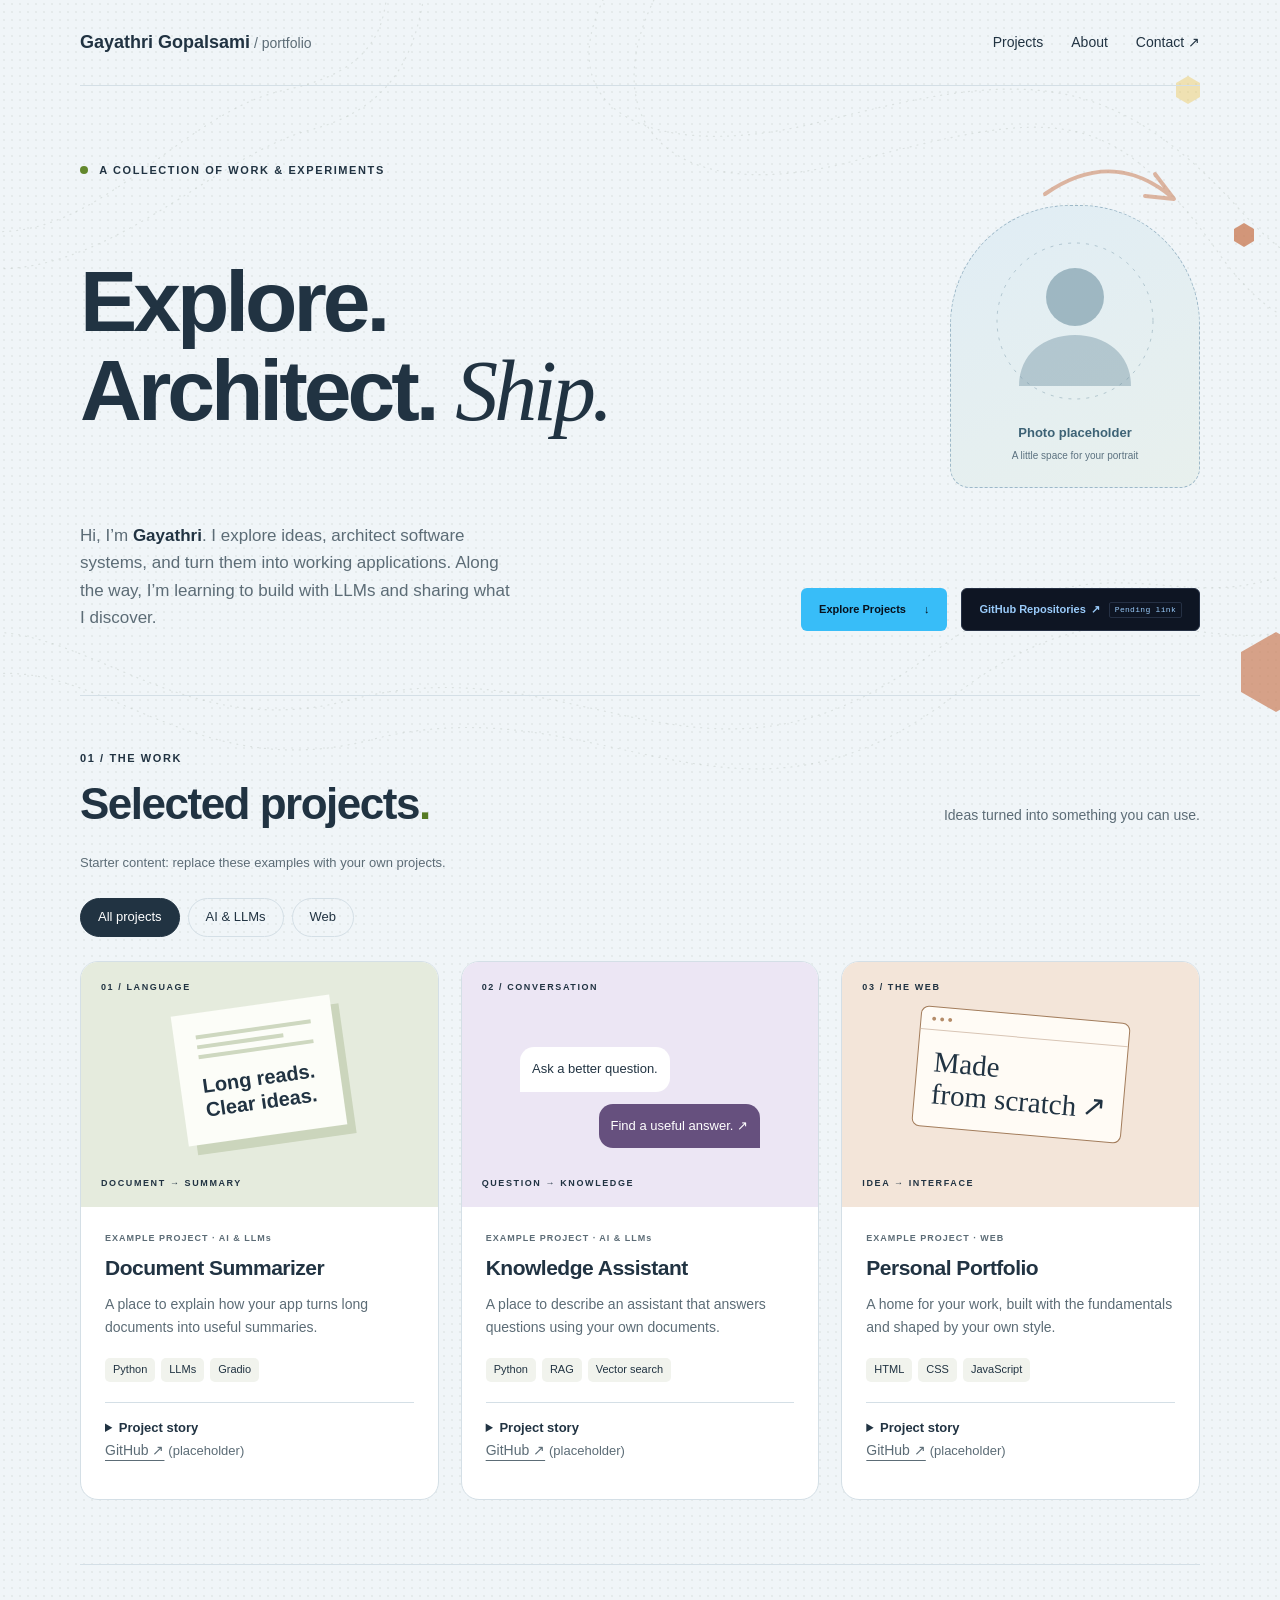
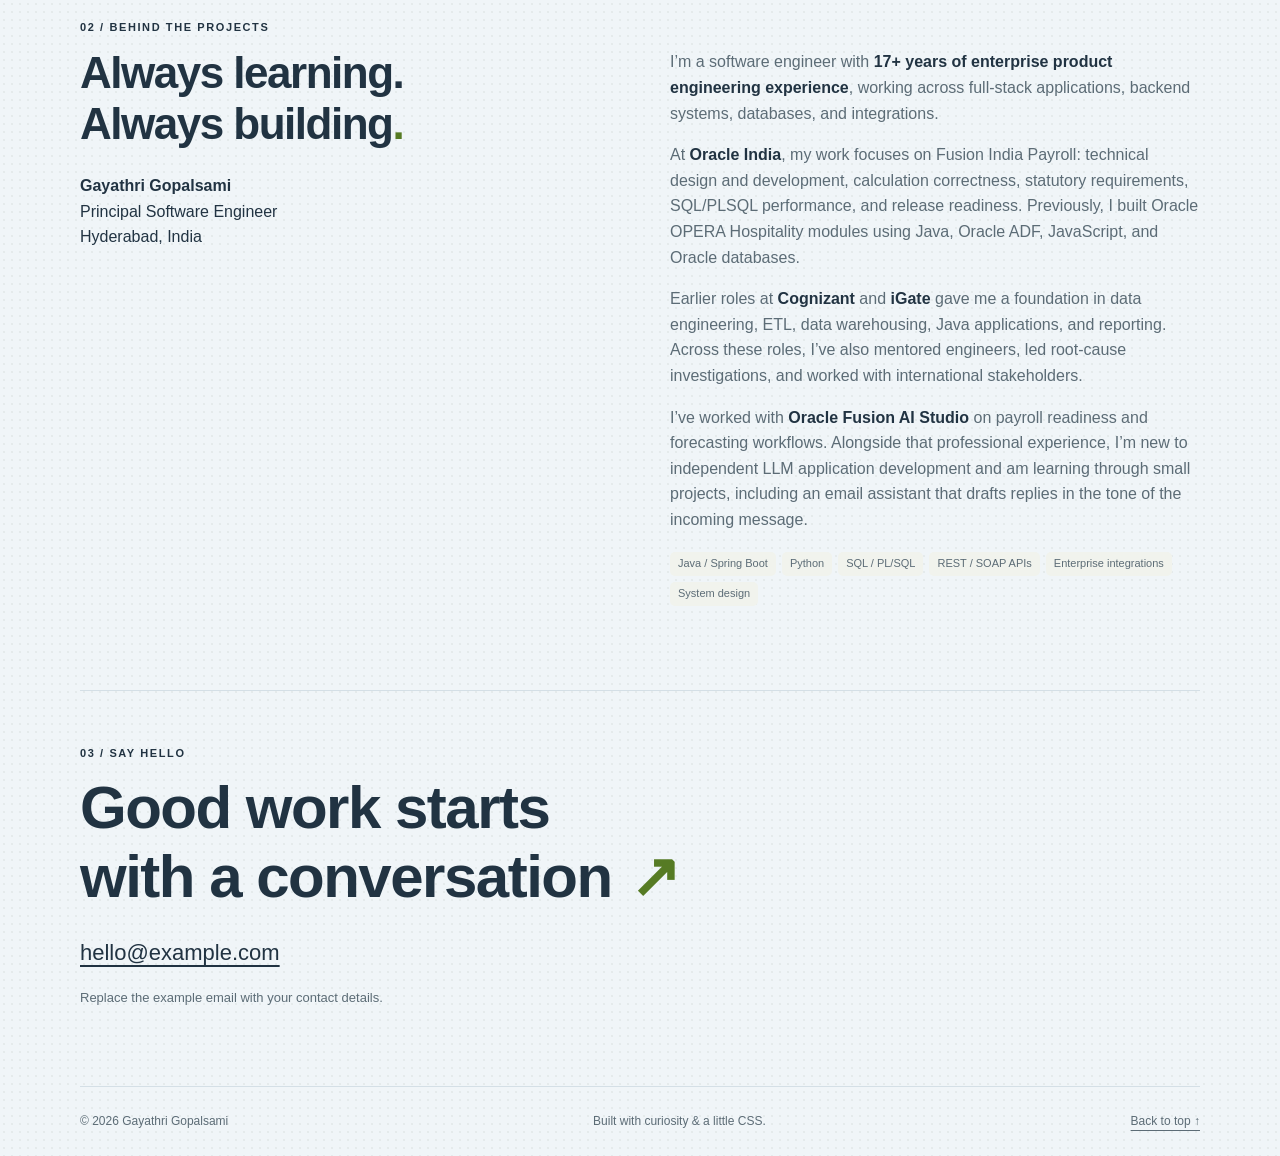
==== index.html @ a04ceefc "Add personal portfolio" ====
<!doctype html>
<html lang="en">
  <head>
    <meta charset="UTF-8">
    <meta name="viewport" content="width=device-width, initial-scale=1">
    <meta name="description" content="A personal portfolio of projects, experiments, and things I am learning.">
    <title>Gayathri Gopalsami — Project Portfolio</title>
    <link rel="stylesheet" href="styles.css">
    <script src="script.js" defer></script>
  </head>
  <body>
    <a class="skip-link" href="#main">Skip to content</a>
    <header class="site-header wrap">
      <a class="wordmark" href="#home" aria-label="Portfolio home">Gayathri Gopalsami<span> / portfolio</span></a>
      <nav aria-label="Main navigation">
        <a href="#projects">Projects</a>
        <a href="#about">About</a>
        <a href="#contact">Contact ↗</a>
      </nav>
    </header>

    <main id="main" class="wrap">
      <!-- Start here: replace this introduction with your own. -->
      <section id="home" class="hero" aria-labelledby="intro-title">
        <p class="eyebrow"><span class="dot" aria-hidden="true"></span> A collection of work & experiments</p>
        <div class="hero-heading">
          <h1 id="intro-title">Explore.<br>Architect. <em>Ship.</em></h1>
          <!-- Replace this figure with your portrait when you are ready. -->
          <figure class="profile-placeholder">
            <svg viewBox="0 0 180 180" fill="none" aria-hidden="true" focusable="false">
              <circle cx="90" cy="66" r="29" fill="currentColor" opacity=".55"/>
              <path d="M34 155c0-32 25-51 56-51s56 19 56 51" fill="currentColor" opacity=".4"/>
              <circle cx="90" cy="90" r="78" stroke="currentColor" stroke-dasharray="3 6" opacity=".4"/>
            </svg>
            <figcaption>Photo placeholder<span>A little space for your portrait</span></figcaption>
          </figure>
        </div>
        <div class="hero-bottom">
          <p>Hi, I’m <strong>Gayathri</strong>. I explore ideas, architect software systems, and turn them into working applications. Along the way, I’m learning to build with LLMs and sharing what I discover.</p>
          <div class="hero-actions" role="group" aria-label="Explore my work">
            <a class="hero-action hero-action-primary" href="#projects">Explore Projects <span aria-hidden="true">↓</span></a>
            <span class="hero-action hero-action-github" aria-disabled="true" title="GitHub URL not supplied yet">GitHub Repositories <span aria-hidden="true">↗</span><span class="pending-badge">Pending link</span></span>
          </div>
        </div>
      </section>

      <section id="projects" class="section" aria-labelledby="projects-title">
        <div class="section-heading">
          <div><p class="eyebrow">01 / The work</p><h2 id="projects-title">Selected projects<span>.</span></h2></div>
          <p>Ideas turned into something you can use.</p>
        </div>
        <!-- These are sample ideas, not claims of completed work. -->
        <p class="sample-note">Starter content: replace these examples with your own projects.</p>
        <div class="filters" role="group" aria-label="Filter projects" hidden>
          <button type="button" class="filter active" data-filter="all" aria-pressed="true">All projects</button>
          <button type="button" class="filter" data-filter="ai" aria-pressed="false">AI & LLMs</button>
          <button type="button" class="filter" data-filter="web" aria-pressed="false">Web</button>
        </div>
        <p id="filter-status" class="sr-only" role="status" aria-live="polite"></p>
        <div class="project-grid">
          <article class="project-card" data-category="ai">
            <div class="project-art art-document" aria-hidden="true"><span class="art-label">01 / LANGUAGE</span><div class="paper"><i></i><i></i><i></i><b>Long reads.<br>Clear ideas.</b></div><span class="art-footer">DOCUMENT → SUMMARY</span></div>
            <div class="card-body"><p class="project-type">EXAMPLE PROJECT · AI & LLMs</p><h3>Document Summarizer</h3><p>A place to explain how your app turns long documents into useful summaries.</p><ul class="tags" aria-label="Example technologies"><li>Python</li><li>LLMs</li><li>Gradio</li></ul><details><summary>Project story</summary><p>Replace this with the problem you solved, your approach, results, and what you learned. Add links to your repository and demo here when they are ready.</p></details><p class="project-links"><a href="https://github.com/" target="_blank" rel="noopener noreferrer" aria-label="GitHub placeholder for Document Summarizer (opens in a new tab)">GitHub ↗</a> <span class="sample-note">(placeholder)</span></p></div>
          </article>
          <article class="project-card" data-category="ai">
            <div class="project-art art-chat" aria-hidden="true"><span class="art-label">02 / CONVERSATION</span><div class="bubbles"><span>Ask a better question.</span><span>Find a useful answer. ↗</span></div><span class="art-footer">QUESTION → KNOWLEDGE</span></div>
            <div class="card-body"><p class="project-type">EXAMPLE PROJECT · AI & LLMs</p><h3>Knowledge Assistant</h3><p>A place to describe an assistant that answers questions using your own documents.</p><ul class="tags" aria-label="Example technologies"><li>Python</li><li>RAG</li><li>Vector search</li></ul><details><summary>Project story</summary><p>Explain your data sources, retrieval approach, and how you checked answer quality. Include a real example and any limitations you discovered.</p></details><p class="project-links"><a href="https://github.com/" target="_blank" rel="noopener noreferrer" aria-label="GitHub placeholder for Knowledge Assistant (opens in a new tab)">GitHub ↗</a> <span class="sample-note">(placeholder)</span></p></div>
          </article>
          <article class="project-card" data-category="web">
            <div class="project-art art-web" aria-hidden="true"><span class="art-label">03 / THE WEB</span><div class="mini-browser"><div>● ● ●</div><b>Made<br>from scratch<span>↗</span></b></div><span class="art-footer">IDEA → INTERFACE</span></div>
            <div class="card-body"><p class="project-type">EXAMPLE PROJECT · WEB</p><h3>Personal Portfolio</h3><p>A home for your work, built with the fundamentals and shaped by your own style.</p><ul class="tags" aria-label="Example technologies"><li>HTML</li><li>CSS</li><li>JavaScript</li></ul><details><summary>Project story</summary><p>Describe the design choices you made, how the layout adapts to smaller screens, and what you learned while building this website.</p></details><p class="project-links"><a href="https://github.com/" target="_blank" rel="noopener noreferrer" aria-label="GitHub placeholder for Personal Portfolio (opens in a new tab)">GitHub ↗</a> <span class="sample-note">(placeholder)</span></p></div>
          </article>
        </div>
      </section>

      <section id="about" class="section about" aria-labelledby="about-title">
        <div>
          <p class="eyebrow">02 / Behind the projects</p>
          <h2 id="about-title">Always learning.<br>Always building<span>.</span></h2>
          <p><strong>Gayathri Gopalsami</strong><br>Principal Software Engineer<br>Hyderabad, India</p>
        </div>
        <div>
          <p>I’m a software engineer with <strong>17+ years of enterprise product engineering experience</strong>, working across full-stack applications, backend systems, databases, and integrations.</p>
          <p>At <strong>Oracle India</strong>, my work focuses on Fusion India Payroll: technical design and development, calculation correctness, statutory requirements, SQL/PLSQL performance, and release readiness. Previously, I built Oracle OPERA Hospitality modules using Java, Oracle ADF, JavaScript, and Oracle databases.</p>
          <p>Earlier roles at <strong>Cognizant</strong> and <strong>iGate</strong> gave me a foundation in data engineering, ETL, data warehousing, Java applications, and reporting. Across these roles, I’ve also mentored engineers, led root-cause investigations, and worked with international stakeholders.</p>
          <p>I’ve worked with <strong>Oracle Fusion AI Studio</strong> on payroll readiness and forecasting workflows. Alongside that professional experience, I’m new to independent LLM application development and am learning through small projects, including an email assistant that drafts replies in the tone of the incoming message.</p>
          <ul class="tags" aria-label="Key skills">
            <li>Java / Spring Boot</li><li>Python</li><li>SQL / PL/SQL</li><li>REST / SOAP APIs</li><li>Enterprise integrations</li><li>System design</li>
          </ul>
        </div>
      </section>

      <section id="contact" class="section contact" aria-labelledby="contact-title">
        <p class="eyebrow">03 / Say hello</p>
        <h2 id="contact-title">Good work starts<br>with a conversation<span>↗</span></h2>
        <!-- Replace this example address with your own before publishing. -->
        <a class="contact-link" href="mailto:hello@example.com">hello@example.com</a>
        <p class="sample-note">Replace the example email with your contact details.</p>
      </section>
    </main>
    <footer class="wrap site-footer"><span>© <span id="year">2026</span> Gayathri Gopalsami</span><span>Built with curiosity & a little CSS.</span><a href="#home">Back to top ↑</a></footer>
  </body>
</html>
---- styles.css ----
/* 1. Design tokens: change these values to make the site your own. */
:root { --bg: #f0f5f8; --ink: #213342; --muted: #5c6c76; --line: #d4dfe6; --accent: #c7f36b; --radius: 18px; }
* { box-sizing: border-box; }
html { scroll-behavior: smooth; scroll-padding-top: 24px; }
body { margin: 0; background: var(--bg); color: var(--ink); font-family: "Segoe UI", Arial, sans-serif; line-height: 1.6; }
a { color: inherit; text-underline-offset: 5px; }
button { font: inherit; }
a:focus-visible, button:focus-visible, summary:focus-visible { outline: 3px solid #446d17; outline-offset: 5px; }
.wrap { width: min(1120px, calc(100% - 64px)); margin-inline: auto; }
.site-header { display: flex; justify-content: space-between; align-items: center; padding-block: 28px; border-bottom: 1px solid var(--line); gap: 20px; }
.wordmark { font-size: 18px; font-weight: 750; text-decoration: none; }
.wordmark span { color: var(--muted); font-weight: 400; font-size: 14px; }
nav { display: flex; gap: 28px; font-size: 14px; }
nav a { text-decoration: none; }
nav a:hover { text-decoration: underline; }
.hero { padding-block: 76px 64px; }
.eyebrow { font-size: 11px; font-weight: 700; letter-spacing: 1.6px; text-transform: uppercase; }
.dot { display: inline-block; width: 8px; height: 8px; margin-right: 7px; border-radius: 50%; background: #63882d; }
h1, h2, h3, p { margin-top: 0; }
h1 { margin-block: 26px 34px; font-size: clamp(56px, 8.6vw, 110px); line-height: 1.04; font-weight: 650; letter-spacing: -6px; }
h1 em { font-family: Georgia, serif; font-weight: 400; }
.hero-bottom { display: flex; justify-content: space-between; align-items: end; gap: 32px; }
.hero-bottom p { max-width: 435px; margin-bottom: 0; font-size: 17px; color: var(--muted); }
strong { color: var(--ink); }
.button { display: inline-flex; justify-content: space-between; gap: 36px; align-items: center; padding: 16px 23px; background: var(--accent); border-radius: 999px; text-decoration: none; font-size: 14px; font-weight: 650; white-space: nowrap; }
.button:hover { background: #b8e95a; }
.section { border-top: 1px solid var(--line); padding-block: 54px 64px; }
.section-heading { display: flex; justify-content: space-between; align-items: end; gap: 28px; }
h2 { font-size: clamp(30px, 3.5vw, 44px); line-height: 1.15; font-weight: 600; letter-spacing: -1.5px; margin-bottom: 24px; }
h2 span { color: #567b24; }
.section-heading > p { color: var(--muted); font-size: 14px; margin-bottom: 27px; }
.sample-note { color: var(--muted); font-size: 13px; }
.filters { display: flex; flex-wrap: wrap; gap: 8px; margin-block: 24px; }
.filter { background: transparent; color: var(--ink); border: 1px solid var(--line); border-radius: 999px; padding: 8px 17px; cursor: pointer; font-size: 13px; }
.filter.active { background: var(--ink); color: white; border-color: var(--ink); }
/* 2. Grid and cards: CSS Grid automatically changes at the breakpoints below. */
.project-grid { display: grid; grid-template-columns: repeat(3, minmax(0, 1fr)); gap: 22px; }
.project-card { background: #fff; border: 1px solid var(--line); border-radius: var(--radius); overflow: hidden; }
.project-art { position: relative; height: 245px; padding: 20px; overflow: hidden; }
.art-label, .art-footer { position: absolute; font-size: 9px; font-weight: 700; letter-spacing: 1.6px; }
.art-label { top: 18px; left: 20px; }
.art-footer { bottom: 16px; left: 20px; }
.art-document { background: #e5ebdd; }
.paper { width: 160px; background: #fcfdf8; padding: 22px; margin: 23px auto; transform: rotate(-8deg); box-shadow: 8px 10px 0 #cbd5bc; }
.paper i { display: block; height: 4px; background: #ced8c0; margin-bottom: 6px; }
.paper i:nth-child(2) { width: 75%; }
.paper b { display: block; margin-top: 15px; font-size: 20px; line-height: 1.2; }
.art-chat { background: #ece6f4; }
.bubbles { margin: 65px auto 0; max-width: 240px; }
.bubbles span { display: block; background: #fff; border-radius: 14px 14px 14px 0; padding: 12px; margin-bottom: 12px; font-size: 13px; width: fit-content; }
.bubbles span + span { margin-left: auto; color: #fff; background: #66507e; border-radius: 14px 14px 0 14px; }
.art-web { background: #f3e5d9; }
.mini-browser { width: 210px; margin: 32px auto; border: 1px solid #a37d5c; border-radius: 8px; background: #fffbf5; overflow: hidden; transform: rotate(5deg); }
.mini-browser > div { border-bottom: 1px solid #d8c5b5; color: #b48c69; padding: 4px 10px; font-size: 9px; }
.mini-browser b { display: block; position: relative; font-family: Georgia, serif; font-size: 29px; line-height: 1.1; padding: 16px; font-weight: 400; }
.mini-browser b span { position: absolute; right: 17px; bottom: 17px; }
.card-body { padding: 24px; }
.project-type { color: var(--muted); font-size: 9px; font-weight: 700; letter-spacing: 1px; }
h3 { font-size: 21px; line-height: 1.3; margin-bottom: 12px; letter-spacing: -.5px; }
.card-body p:not(.project-type) { color: var(--muted); font-size: 14px; }
.tags { list-style: none; padding: 0; display: flex; flex-wrap: wrap; gap: 6px; margin-block: 20px; }
.tags li { background: #f1f3ed; border-radius: 5px; padding: 3px 8px; font-size: 11px; }
details { border-top: 1px solid var(--line); padding-top: 15px; font-size: 13px; }
summary { cursor: pointer; font-weight: 600; }
details p { margin-block: 14px 0; }
.about { display: grid; grid-template-columns: 1fr 1fr; gap: 60px; }
.about > div + div { padding-top: 30px; color: var(--muted); }
.contact h2 { font-size: clamp(34px, 5vw, 60px); max-width: 700px; }
.contact h2 span { margin-left: 18px; }
.contact-link { display: inline-block; font-size: 22px; margin-bottom: 18px; overflow-wrap: anywhere; }
.site-footer { display: flex; flex-wrap: wrap; justify-content: space-between; gap: 12px; padding-block: 25px; border-top: 1px solid var(--line); color: var(--muted); font-size: 12px; }
.skip-link { position: absolute; left: 16px; top: -100px; background: var(--ink); color: white; padding: 10px; z-index: 1; }
.skip-link:focus { top: 8px; }
.sr-only { position: absolute; width: 1px; height: 1px; padding: 0; overflow: hidden; clip-path: inset(50%); white-space: nowrap; }
[hidden] { display: none !important; }
/* 3. Responsive rules: the same HTML works on tablets and phones. */
@media (max-width: 900px) {
  .project-grid { grid-template-columns: repeat(2, minmax(0, 1fr)); }
  .section-heading { display: block; }
  .about { gap: 30px; }
}
@media (max-width: 600px) {
  .wrap { width: calc(100% - 36px); }
  .site-header { align-items: start; flex-direction: column; padding-block: 20px; gap: 12px; }
  nav { gap: 24px; }
  .hero { padding-block: 48px; }
  h1 { letter-spacing: -3px; }
  .hero-bottom { align-items: start; flex-direction: column; }
  .project-grid, .about { grid-template-columns: 1fr; }
  .about { gap: 0; }
  .about > div + div { padding-top: 0; }
  .section { padding-block: 38px; }
}
@media (prefers-reduced-motion: reduce) { html { scroll-behavior: auto; } }

/* Hero actions: blue project link and a pending GitHub destination. */
.hero-actions { display: flex; flex-wrap: wrap; align-items: center; gap: 14px; max-width: 100%; }
.hero-action { display: inline-flex; align-items: center; justify-content: center; gap: 18px; min-height: 42px; padding: 12px 17px; border: 1px solid transparent; border-radius: 6px; text-decoration: none; font-size: 11px; line-height: 1.5; font-weight: 650; white-space: nowrap; }
.hero-action-primary { background: #38bdf8; color: #07111d; }
.hero-action-primary:hover { background: #66cfff; }
.hero-action-primary:focus-visible { outline-color: #036b9b; }
.hero-action-github { gap: 5px; background: #0e1523; border-color: #253044; color: #9acbfa; cursor: default; }
.pending-badge { margin-left: 4px; padding: 1px 5px; border: 1px solid #253044; border-radius: 2px; font: 8px/1.5 Consolas, monospace; letter-spacing: .3px; }
@media (max-width: 900px) { .hero-bottom { flex-wrap: wrap; align-items: flex-start; } }
/* Decorative paper background inspired by the reference. */
body {
  position: relative;
  isolation: isolate;
  background-color: var(--bg);
  background-image: radial-gradient(circle, rgba(70, 83, 69, .095) .65px, transparent .85px);
  background-size: 8px 8px;
}
body::before {
  content: "";
  position: absolute;
  inset: 0 0 auto;
  height: 820px;
  z-index: -1;
  pointer-events: none;
  background: url("background.svg") center top / cover no-repeat;
}
@media (max-width: 600px) {
  body { background-size: 10px 10px; }
  body::before { height: 700px; opacity: .65; }
}
@media print {
  body { background-image: none; }
  body::before { display: none; }
}
/* A portrait space beside the headline, stacked on smaller screens. */
.hero-heading { display: grid; grid-template-columns: minmax(0, 1fr) 250px; gap: 40px; align-items: center; margin-block: 26px 34px; }
.hero-heading h1 { margin: 0; font-size: clamp(50px, 6.7vw, 88px); letter-spacing: -4px; }
.profile-placeholder { margin: 0; padding: 25px 22px 23px; border: 1px dashed #9db8c8; border-radius: 120px 120px 20px 20px; background: linear-gradient(155deg, #e0edf5, #e8f0ed); text-align: center; color: #678a9b; }
.profile-placeholder svg { display: block; width: 100%; max-width: 180px; height: auto; margin-inline: auto; }
.profile-placeholder figcaption { margin-top: 12px; color: #3d6275; font-size: 13px; font-weight: 600; }
.profile-placeholder figcaption span { display: block; margin-top: 4px; color: #5c7280; font-size: 10px; font-weight: 400; }
@media (max-width: 850px) {
  .hero-heading { grid-template-columns: minmax(0, 1fr) 190px; gap: 22px; }
  .hero-heading h1 { font-size: clamp(42px, 6.7vw, 58px); letter-spacing: -2.5px; }
  .profile-placeholder { padding: 18px 15px; }
}
@media (max-width: 600px) {
  .hero-heading { grid-template-columns: 1fr; gap: 30px; }
  .hero-heading h1 { font-size: clamp(42px, 10.5vw, 62px); letter-spacing: -2px; }
  .profile-placeholder { width: 210px; justify-self: center; }
}
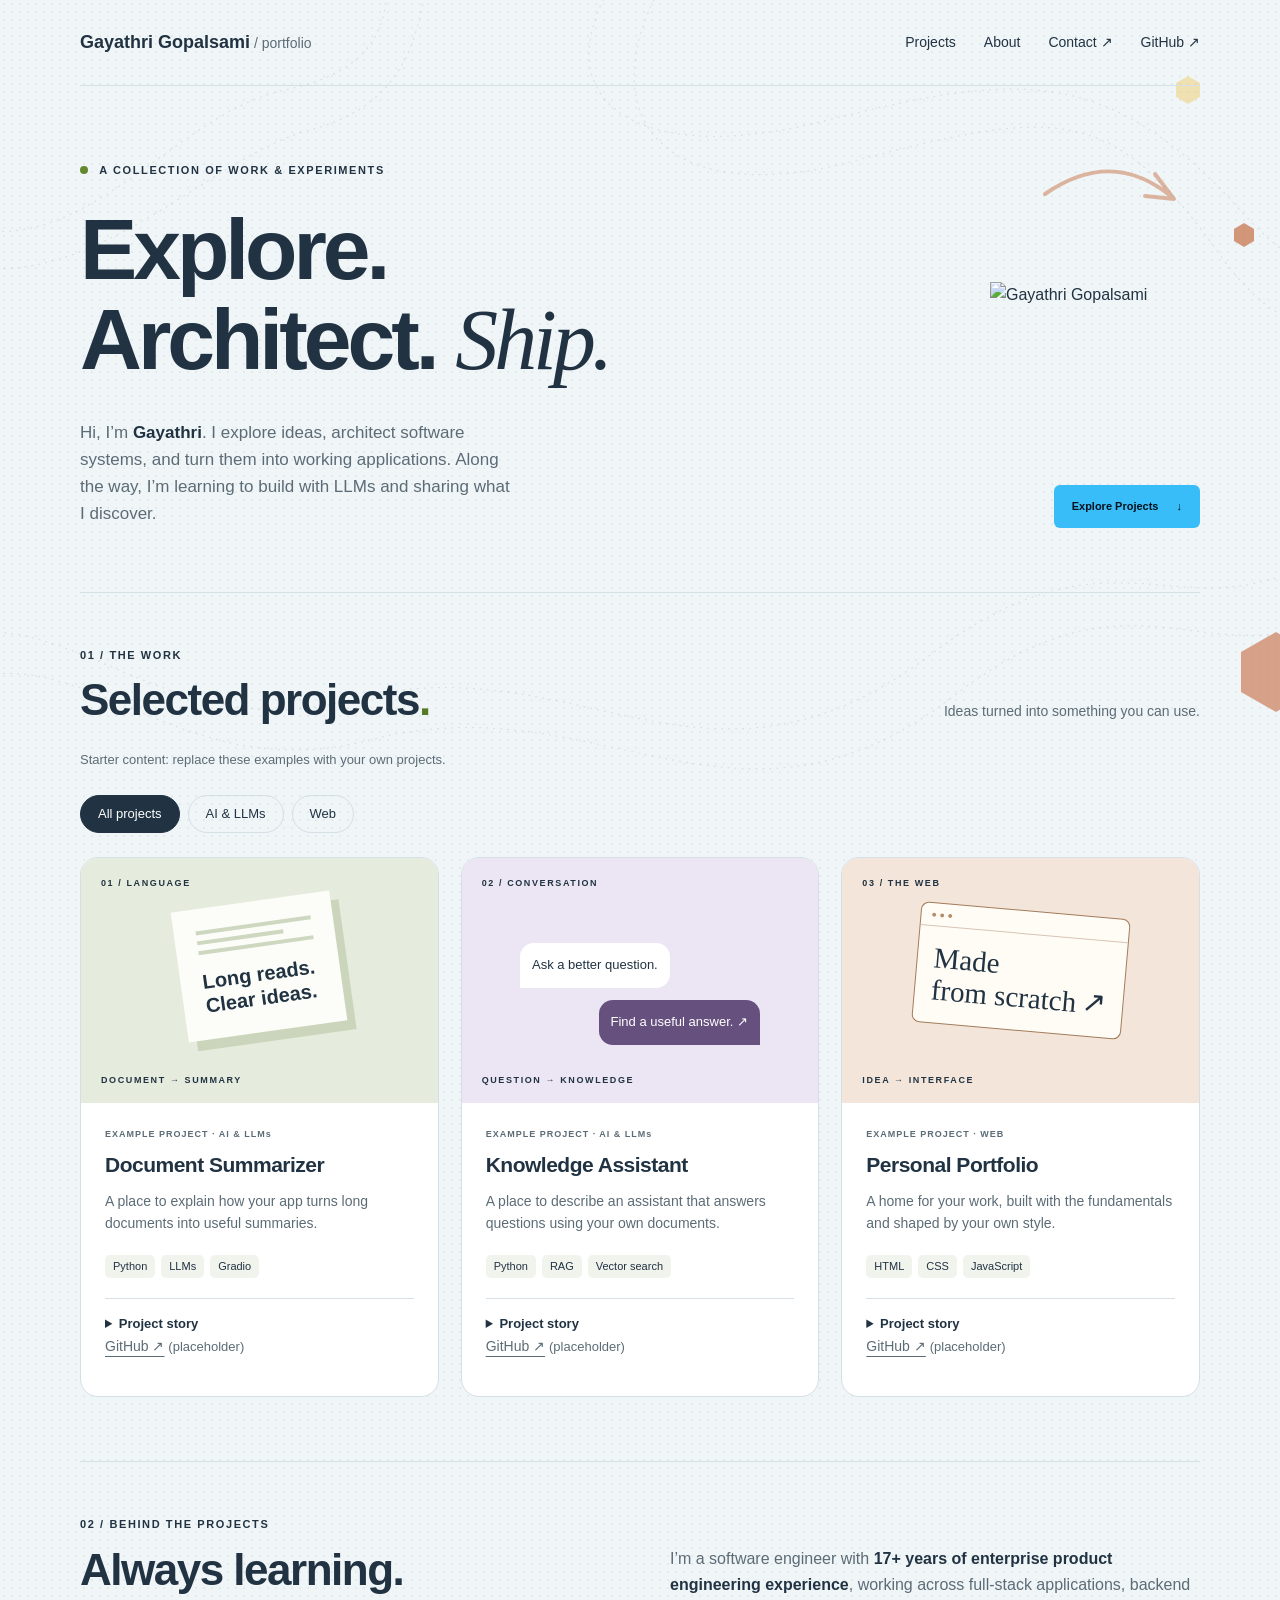
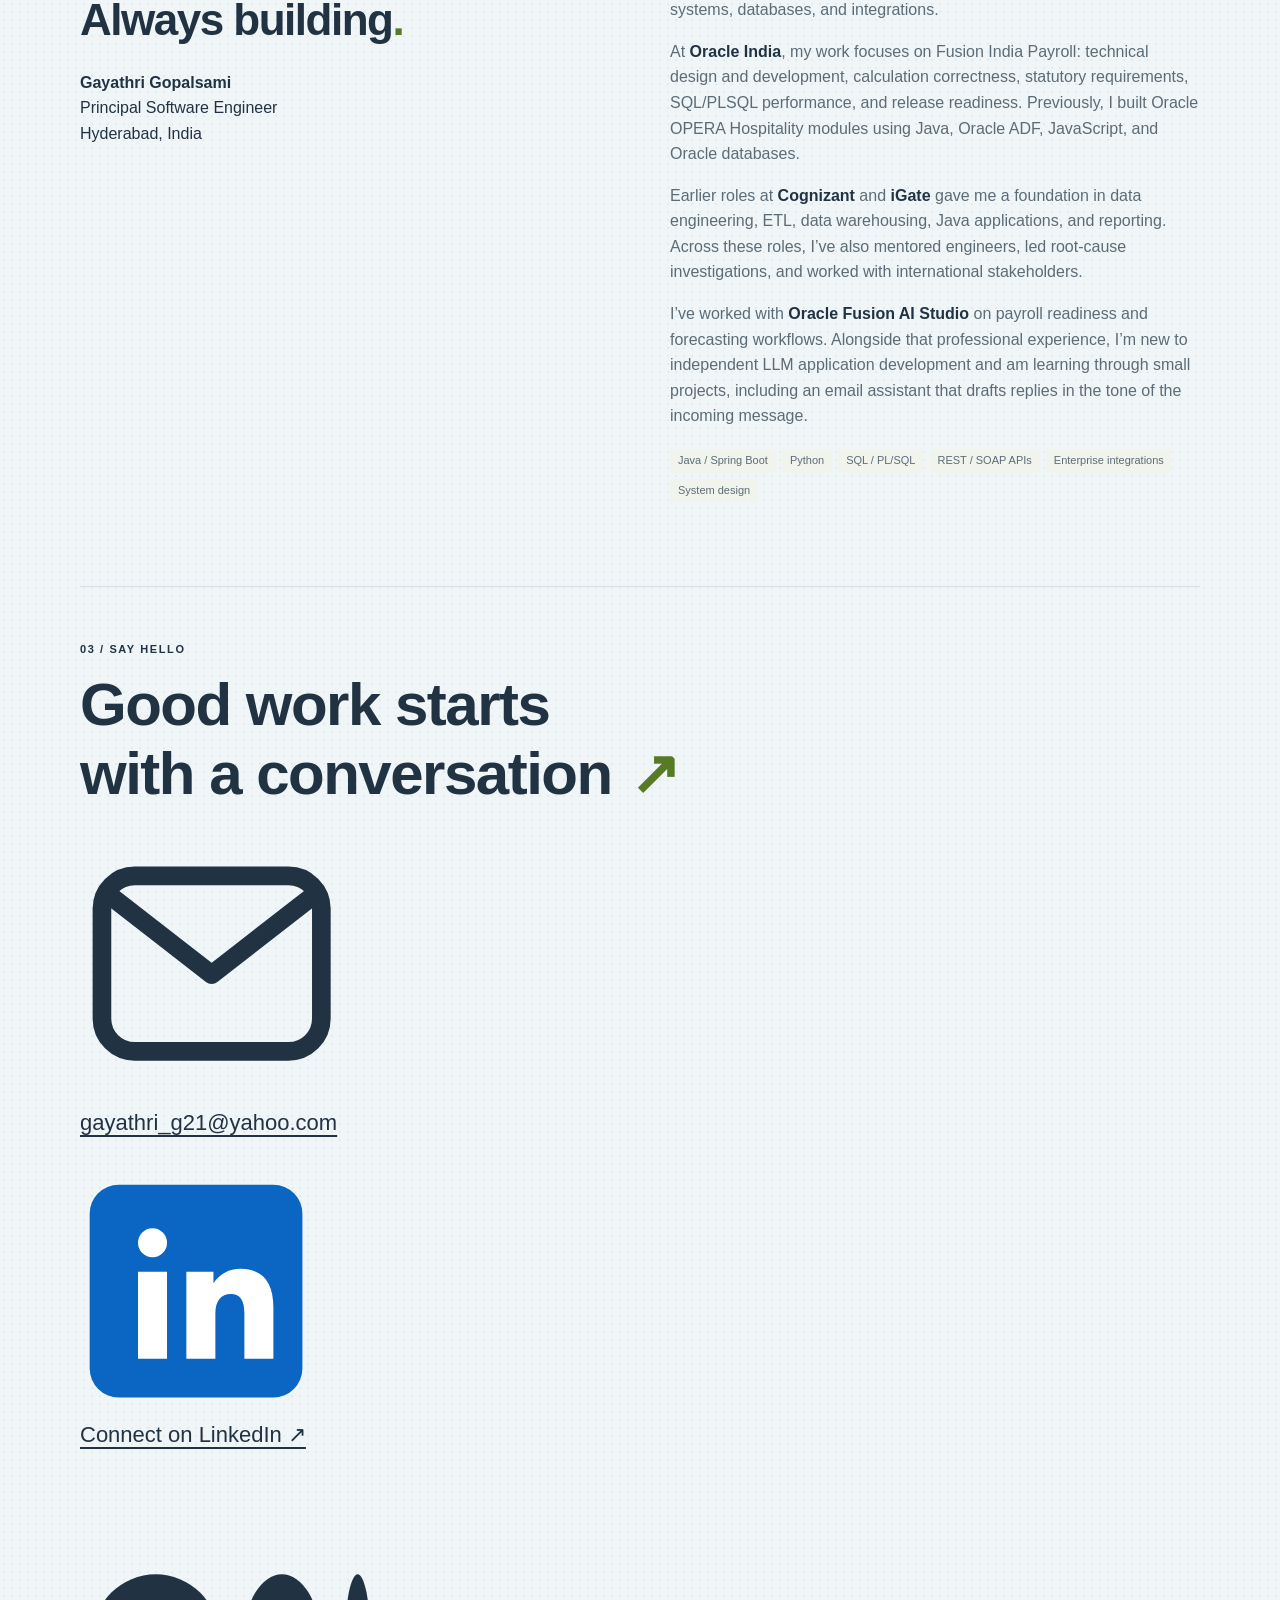
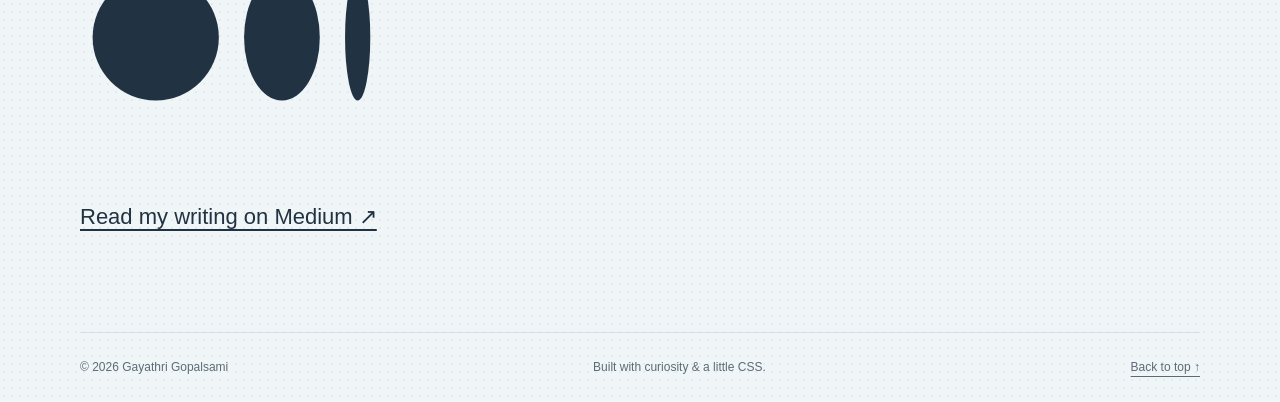
==== commit aace373a: "Move GitHub link to navigation" ====
--- a/index.html
+++ b/index.html
@@ -16,6 +16,7 @@
         <a href="#projects">Projects</a>
         <a href="#about">About</a>
         <a href="#contact">Contact ↗</a>
+        <a href="https://github.com/gayathrig21" target="_blank" rel="noopener noreferrer" aria-label="Gayathri Gopalsami on GitHub (opens in a new tab)">GitHub ↗</a>
       </nav>
     </header>
 
@@ -25,21 +26,15 @@
         <p class="eyebrow"><span class="dot" aria-hidden="true"></span> A collection of work & experiments</p>
         <div class="hero-heading">
           <h1 id="intro-title">Explore.<br>Architect. <em>Ship.</em></h1>
-          <!-- Replace this figure with your portrait when you are ready. -->
-          <figure class="profile-placeholder">
-            <svg viewBox="0 0 180 180" fill="none" aria-hidden="true" focusable="false">
-              <circle cx="90" cy="66" r="29" fill="currentColor" opacity=".55"/>
-              <path d="M34 155c0-32 25-51 56-51s56 19 56 51" fill="currentColor" opacity=".4"/>
-              <circle cx="90" cy="90" r="78" stroke="currentColor" stroke-dasharray="3 6" opacity=".4"/>
-            </svg>
-            <figcaption>Photo placeholder<span>A little space for your portrait</span></figcaption>
+          <!-- Profile portrait. -->
+          <figure class="profile-photo">
+            <img src="gayathri.png" alt="Gayathri Gopalsami" width="514" height="460" decoding="async">
           </figure>
         </div>
         <div class="hero-bottom">
           <p>Hi, I’m <strong>Gayathri</strong>. I explore ideas, architect software systems, and turn them into working applications. Along the way, I’m learning to build with LLMs and sharing what I discover.</p>
           <div class="hero-actions" role="group" aria-label="Explore my work">
             <a class="hero-action hero-action-primary" href="#projects">Explore Projects <span aria-hidden="true">↓</span></a>
-            <span class="hero-action hero-action-github" aria-disabled="true" title="GitHub URL not supplied yet">GitHub Repositories <span aria-hidden="true">↗</span><span class="pending-badge">Pending link</span></span>
           </div>
         </div>
       </section>
@@ -93,9 +88,18 @@
       <section id="contact" class="section contact" aria-labelledby="contact-title">
         <p class="eyebrow">03 / Say hello</p>
         <h2 id="contact-title">Good work starts<br>with a conversation<span>↗</span></h2>
-        <!-- Replace this example address with your own before publishing. -->
-        <a class="contact-link" href="mailto:hello@example.com">hello@example.com</a>
-        <p class="sample-note">Replace the example email with your contact details.</p>
+        <p><a class="contact-link" href="mailto:gayathri_g21@yahoo.com">
+          <svg class="contact-icon email-icon" viewBox="0 0 24 24" fill="none" stroke="currentColor" stroke-width="1.7" stroke-linecap="round" stroke-linejoin="round" aria-hidden="true" focusable="false"><rect x="2" y="4" width="20" height="16" rx="3"/><path d="m3 6 9 7 9-7"/></svg>
+          <span>gayathri_g21@yahoo.com</span>
+        </a></p>
+        <p><a class="contact-link" href="https://www.linkedin.com/in/gayathri-g-40054964/" target="_blank" rel="noopener noreferrer" aria-label="Gayathri Gopalsami on LinkedIn (opens in a new tab)">
+          <svg class="contact-icon" viewBox="0 0 24 24" fill="none" aria-hidden="true" focusable="false"><rect x="1" y="1" width="22" height="22" rx="3" fill="#0a66c2"/><circle cx="7.5" cy="7" r="1.5" fill="white"/><path d="M6 10h3v9H6zM11 10h2.8v1.2c.7-1 1.6-1.5 2.8-1.5 2.4 0 3.4 1.5 3.4 4V19h-3v-4.7c0-1.3-.4-2-1.4-2s-1.6.7-1.6 2V19h-3z" fill="white"/></svg>
+          <span>Connect on LinkedIn ↗</span>
+        </a></p>
+      <p><a class="contact-link" href="https://medium.com/@gayathri_g21" target="_blank" rel="noopener noreferrer" aria-label="Read Gayathri Gopalsami on Medium (opens in a new tab)">
+          <svg class="contact-icon" viewBox="0 0 24 24" fill="currentColor" aria-hidden="true" focusable="false"><circle cx="6" cy="12" r="5"/><ellipse cx="16" cy="12" rx="3" ry="5"/><ellipse cx="22" cy="12" rx="1" ry="5"/></svg>
+          <span>Read my writing on Medium ↗</span>
+        </a></p>
       </section>
     </main>
     <footer class="wrap site-footer"><span>© <span id="year">2026</span> Gayathri Gopalsami</span><span>Built with curiosity & a little CSS.</span><a href="#home">Back to top ↑</a></footer>
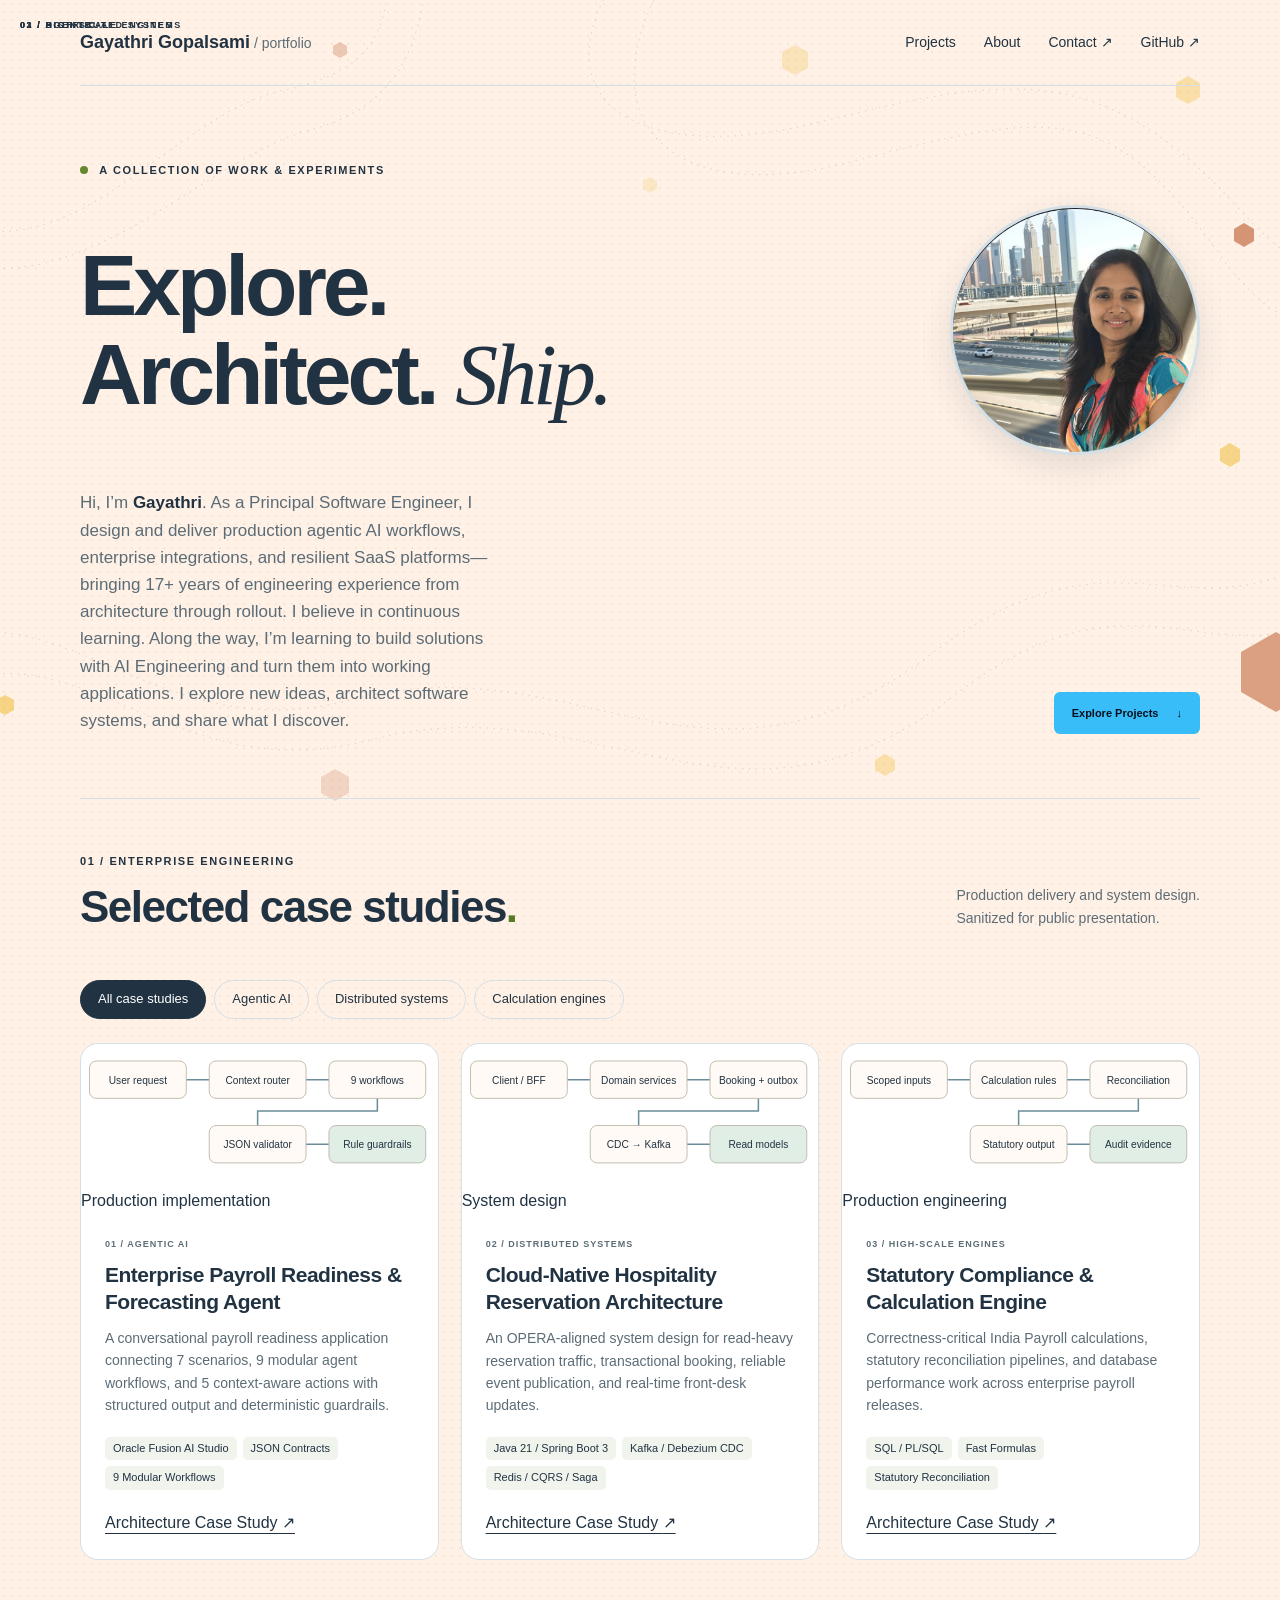
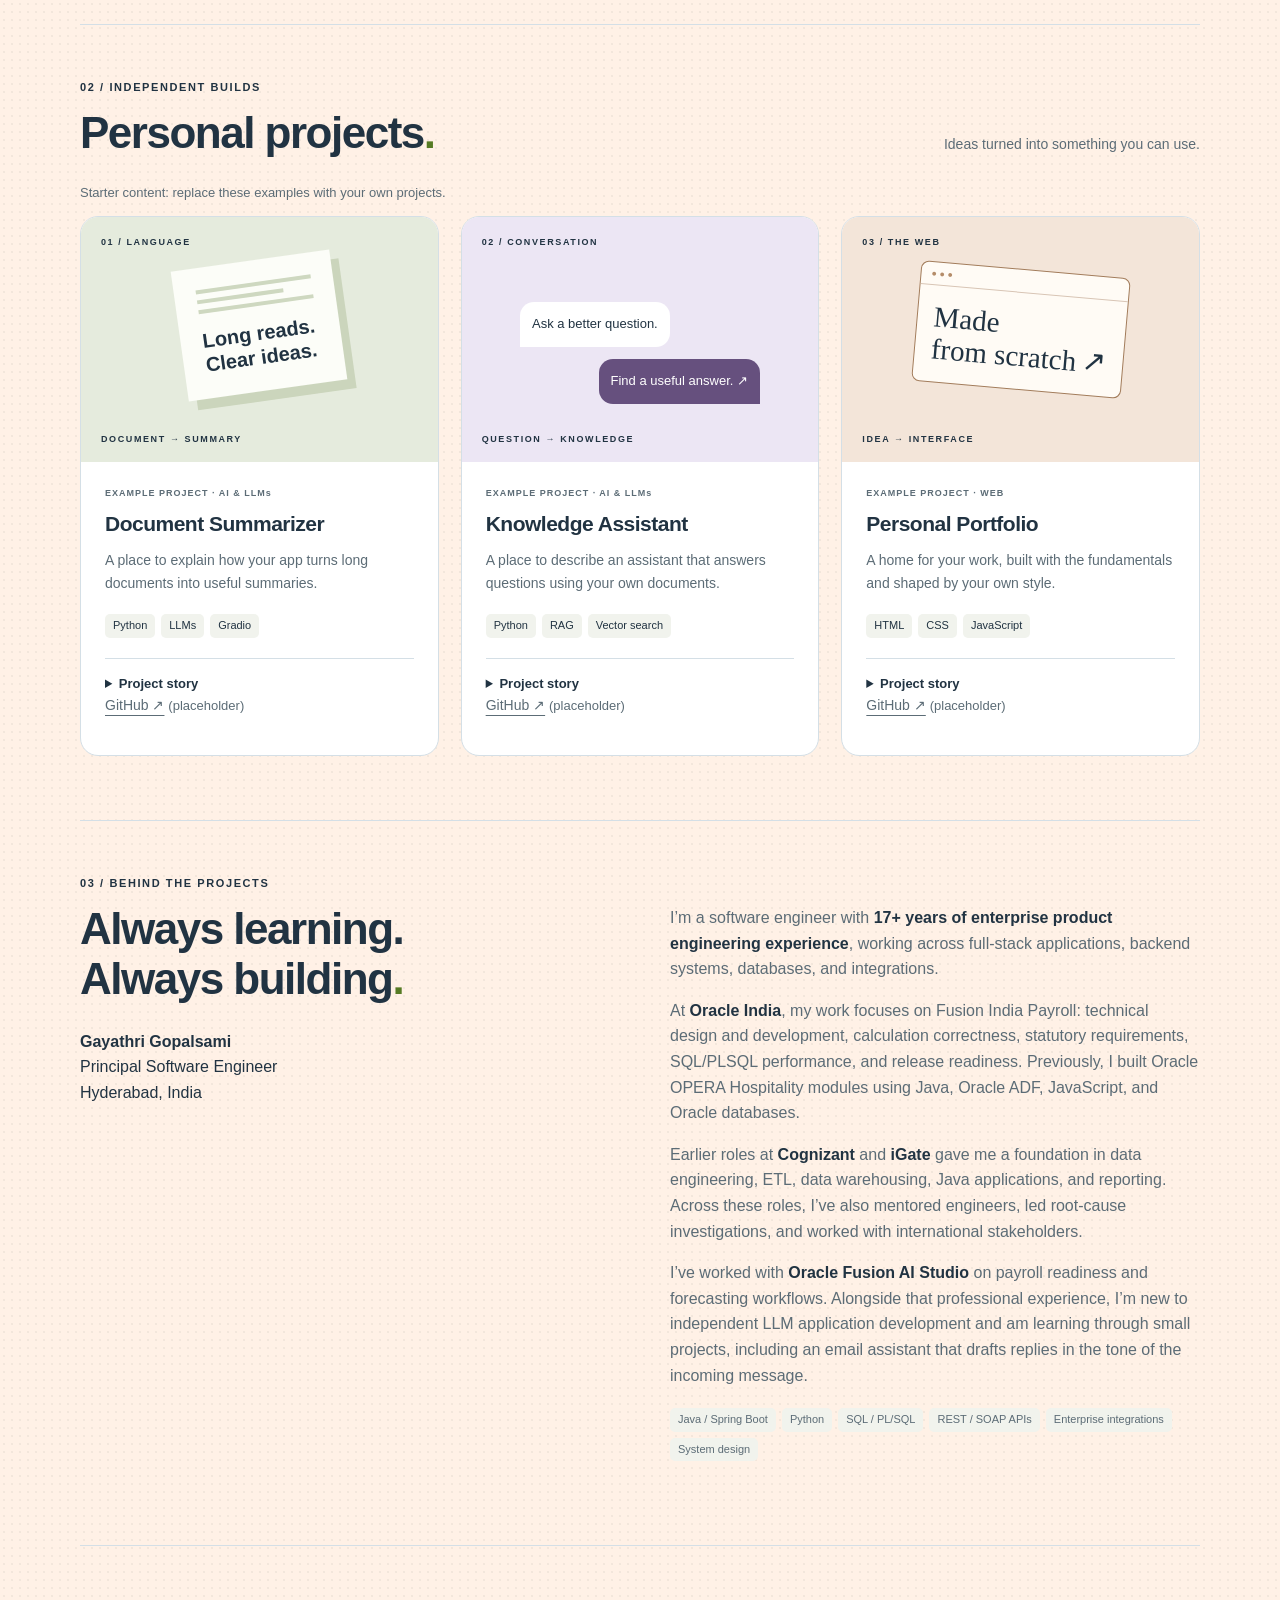
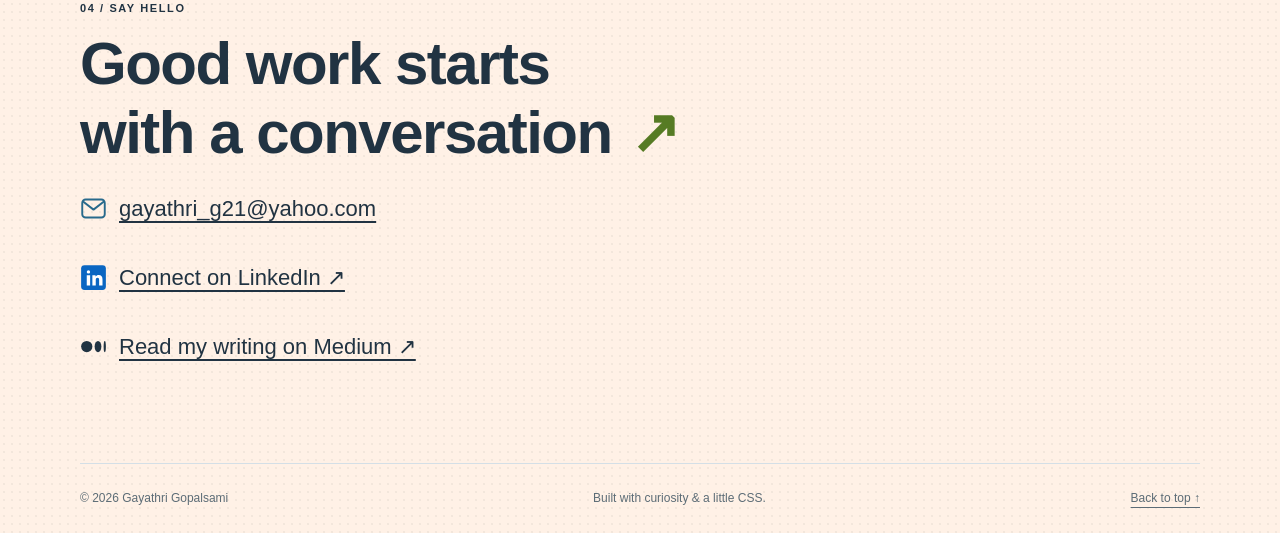
==== commit 9537e467: "Reorder sections and update introduction" ====
--- a/index.html
+++ b/index.html
@@ -32,16 +32,20 @@
           </figure>
         </div>
         <div class="hero-bottom">
-          <p>Hi, I’m <strong>Gayathri</strong>. I explore ideas, architect software systems, and turn them into working applications. Along the way, I’m learning to build with LLMs and sharing what I discover.</p>
+          <p>Hi, I’m <strong>Gayathri</strong>. As a Principal Software Engineer, I design and deliver production agentic AI workflows, enterprise integrations, and resilient SaaS platforms—bringing 17+ years of engineering experience from architecture through rollout. I believe in continuous learning. Along the way, I’m learning to build solutions with AI Engineering and turn them into working applications. I explore new ideas, architect software systems, and share what I discover.</p>
           <div class="hero-actions" role="group" aria-label="Explore my work">
             <a class="hero-action hero-action-primary" href="#projects">Explore Projects <span aria-hidden="true">↓</span></a>
           </div>
         </div>
       </section>
 
+      <section id="case-studies" class="section" aria-labelledby="case-studies-title"><div class="section-heading"><div><p class="eyebrow">01 / Enterprise engineering</p><h2 id="case-studies-title">Selected case studies<span>.</span></h2></div><p>Production delivery and system design.<br>Sanitized for public presentation.</p></div><div class="filters" role="group" aria-label="Filter case studies" hidden><button type="button" class="filter active" data-filter="all" aria-pressed="true">All case studies</button><button type="button" class="filter" data-filter="ai" aria-pressed="false">Agentic AI</button><button type="button" class="filter" data-filter="distributed" aria-pressed="false">Distributed systems</button><button type="button" class="filter" data-filter="engines" aria-pressed="false">Calculation engines</button></div><p id="case-filter-status" class="sr-only" role="status" aria-live="polite"></p><div class="project-grid"><article class="project-card" data-category="ai"><div class="case-art ai"><span class="art-label">01 / AGENTIC AI</span><div class="architecture-diagram mini-architecture"><svg viewBox="0 0 420 160" role="img" aria-label="Enterprise Payroll Readiness &amp; Forecasting Agent — conceptual flow"><g fill="none" stroke="#6b8d99" stroke-width="1.8"><path d="M124 42h27m114 0h27m57 22v15H208v17m57 22h27"/></g><rect x="10" y="20" width="114" height="44" rx="8" fill="#fffaf5" stroke="#b8b4a5"/><text x="67" y="47" text-anchor="middle" fill="#213342" font-family="Segoe UI, Arial, sans-serif" font-size="12">User request</text><rect x="151" y="20" width="114" height="44" rx="8" fill="#fffaf5" stroke="#b8b4a5"/><text x="208" y="47" text-anchor="middle" fill="#213342" font-family="Segoe UI, Arial, sans-serif" font-size="12">Context router</text><rect x="292" y="20" width="114" height="44" rx="8" fill="#fffaf5" stroke="#b8b4a5"/><text x="349" y="47" text-anchor="middle" fill="#213342" font-family="Segoe UI, Arial, sans-serif" font-size="12">9 workflows</text><rect x="151" y="96" width="114" height="44" rx="8" fill="#fffaf5" stroke="#b8b4a5"/><text x="208" y="123" text-anchor="middle" fill="#213342" font-family="Segoe UI, Arial, sans-serif" font-size="12">JSON validator</text><rect x="292" y="96" width="114" height="44" rx="8" fill="#e1eee5" stroke="#b8b4a5"/><text x="349" y="123" text-anchor="middle" fill="#213342" font-family="Segoe UI, Arial, sans-serif" font-size="12">Rule guardrails</text></svg></div><span class="case-status">Production implementation</span></div><div class="card-body"><p class="project-type">01 / AGENTIC AI</p><h3>Enterprise Payroll Readiness &amp; Forecasting Agent</h3><p>A conversational payroll readiness application connecting 7 scenarios, 9 modular agent workflows, and 5 context-aware actions with structured output and deterministic guardrails.</p><ul class="tags" aria-label="Technologies and patterns"><li>Oracle Fusion AI Studio</li><li>JSON Contracts</li><li>9 Modular Workflows</li></ul><a class="case-study-link" href="case-studies/payroll-readiness-agent.html">Architecture Case Study <span aria-hidden="true">↗</span></a></div></article>
+<article class="project-card" data-category="distributed"><div class="case-art systems"><span class="art-label">02 / DISTRIBUTED SYSTEMS</span><div class="architecture-diagram mini-architecture"><svg viewBox="0 0 420 160" role="img" aria-label="Cloud-Native Hospitality Reservation Architecture — conceptual flow"><g fill="none" stroke="#6b8d99" stroke-width="1.8"><path d="M124 42h27m114 0h27m57 22v15H208v17m57 22h27"/></g><rect x="10" y="20" width="114" height="44" rx="8" fill="#fffaf5" stroke="#b8b4a5"/><text x="67" y="47" text-anchor="middle" fill="#213342" font-family="Segoe UI, Arial, sans-serif" font-size="12">Client / BFF</text><rect x="151" y="20" width="114" height="44" rx="8" fill="#fffaf5" stroke="#b8b4a5"/><text x="208" y="47" text-anchor="middle" fill="#213342" font-family="Segoe UI, Arial, sans-serif" font-size="12">Domain services</text><rect x="292" y="20" width="114" height="44" rx="8" fill="#fffaf5" stroke="#b8b4a5"/><text x="349" y="47" text-anchor="middle" fill="#213342" font-family="Segoe UI, Arial, sans-serif" font-size="12">Booking + outbox</text><rect x="151" y="96" width="114" height="44" rx="8" fill="#fffaf5" stroke="#b8b4a5"/><text x="208" y="123" text-anchor="middle" fill="#213342" font-family="Segoe UI, Arial, sans-serif" font-size="12">CDC → Kafka</text><rect x="292" y="96" width="114" height="44" rx="8" fill="#e1eee5" stroke="#b8b4a5"/><text x="349" y="123" text-anchor="middle" fill="#213342" font-family="Segoe UI, Arial, sans-serif" font-size="12">Read models</text></svg></div><span class="case-status">System design</span></div><div class="card-body"><p class="project-type">02 / DISTRIBUTED SYSTEMS</p><h3>Cloud-Native Hospitality Reservation Architecture</h3><p>An OPERA-aligned system design for read-heavy reservation traffic, transactional booking, reliable event publication, and real-time front-desk updates.</p><ul class="tags" aria-label="Technologies and patterns"><li>Java 21 / Spring Boot 3</li><li>Kafka / Debezium CDC</li><li>Redis / CQRS / Saga</li></ul><a class="case-study-link" href="case-studies/hospitality-reservation-architecture.html">Architecture Case Study <span aria-hidden="true">↗</span></a></div></article>
+<article class="project-card" data-category="engines"><div class="case-art engine"><span class="art-label">03 / HIGH-SCALE ENGINES</span><div class="architecture-diagram mini-architecture"><svg viewBox="0 0 420 160" role="img" aria-label="Statutory Compliance &amp; Calculation Engine — conceptual flow"><g fill="none" stroke="#6b8d99" stroke-width="1.8"><path d="M124 42h27m114 0h27m57 22v15H208v17m57 22h27"/></g><rect x="10" y="20" width="114" height="44" rx="8" fill="#fffaf5" stroke="#b8b4a5"/><text x="67" y="47" text-anchor="middle" fill="#213342" font-family="Segoe UI, Arial, sans-serif" font-size="12">Scoped inputs</text><rect x="151" y="20" width="114" height="44" rx="8" fill="#fffaf5" stroke="#b8b4a5"/><text x="208" y="47" text-anchor="middle" fill="#213342" font-family="Segoe UI, Arial, sans-serif" font-size="12">Calculation rules</text><rect x="292" y="20" width="114" height="44" rx="8" fill="#fffaf5" stroke="#b8b4a5"/><text x="349" y="47" text-anchor="middle" fill="#213342" font-family="Segoe UI, Arial, sans-serif" font-size="12">Reconciliation</text><rect x="151" y="96" width="114" height="44" rx="8" fill="#fffaf5" stroke="#b8b4a5"/><text x="208" y="123" text-anchor="middle" fill="#213342" font-family="Segoe UI, Arial, sans-serif" font-size="12">Statutory output</text><rect x="292" y="96" width="114" height="44" rx="8" fill="#e1eee5" stroke="#b8b4a5"/><text x="349" y="123" text-anchor="middle" fill="#213342" font-family="Segoe UI, Arial, sans-serif" font-size="12">Audit evidence</text></svg></div><span class="case-status">Production engineering</span></div><div class="card-body"><p class="project-type">03 / HIGH-SCALE ENGINES</p><h3>Statutory Compliance &amp; Calculation Engine</h3><p>Correctness-critical India Payroll calculations, statutory reconciliation pipelines, and database performance work across enterprise payroll releases.</p><ul class="tags" aria-label="Technologies and patterns"><li>SQL / PL/SQL</li><li>Fast Formulas</li><li>Statutory Reconciliation</li></ul><a class="case-study-link" href="case-studies/statutory-calculation-engine.html">Architecture Case Study <span aria-hidden="true">↗</span></a></div></article></div></section>
+
       <section id="projects" class="section" aria-labelledby="projects-title">
         <div class="section-heading">
-          <div><p class="eyebrow">01 / The work</p><h2 id="projects-title">Selected projects<span>.</span></h2></div>
+          <div><p class="eyebrow">02 / Independent builds</p><h2 id="projects-title">Personal projects<span>.</span></h2></div>
           <p>Ideas turned into something you can use.</p>
         </div>
         <!-- These are sample ideas, not claims of completed work. -->
@@ -70,7 +74,7 @@
 
       <section id="about" class="section about" aria-labelledby="about-title">
         <div>
-          <p class="eyebrow">02 / Behind the projects</p>
+          <p class="eyebrow">03 / Behind the projects</p>
           <h2 id="about-title">Always learning.<br>Always building<span>.</span></h2>
           <p><strong>Gayathri Gopalsami</strong><br>Principal Software Engineer<br>Hyderabad, India</p>
         </div>
@@ -85,8 +89,10 @@
         </div>
       </section>
 
+      
+
       <section id="contact" class="section contact" aria-labelledby="contact-title">
-        <p class="eyebrow">03 / Say hello</p>
+        <p class="eyebrow">04 / Say hello</p>
         <h2 id="contact-title">Good work starts<br>with a conversation<span>↗</span></h2>
         <p><a class="contact-link" href="mailto:gayathri_g21@yahoo.com">
           <svg class="contact-icon email-icon" viewBox="0 0 24 24" fill="none" stroke="currentColor" stroke-width="1.7" stroke-linecap="round" stroke-linejoin="round" aria-hidden="true" focusable="false"><rect x="2" y="4" width="20" height="16" rx="3"/><path d="m3 6 9 7 9-7"/></svg>
--- a/styles.css
+++ b/styles.css
@@ -1,5 +1,5 @@
 /* 1. Design tokens: change these values to make the site your own. */
-:root { --bg: #f0f5f8; --ink: #213342; --muted: #5c6c76; --line: #d4dfe6; --accent: #c7f36b; --radius: 18px; }
+:root { --bg: #fff1e6; --ink: #213342; --muted: #5c6c76; --line: #d4dfe6; --accent: #c7f36b; --radius: 18px; }
 * { box-sizing: border-box; }
 html { scroll-behavior: smooth; scroll-padding-top: 24px; }
 body { margin: 0; background: var(--bg); color: var(--ink); font-family: "Segoe UI", Arial, sans-serif; line-height: 1.6; }
@@ -143,4 +143,13 @@
   .hero-heading { grid-template-columns: 1fr; gap: 30px; }
   .hero-heading h1 { font-size: clamp(42px, 10.5vw, 62px); letter-spacing: -2px; }
   .profile-placeholder { width: 210px; justify-self: center; }
-}+}
+/* Portrait: crop the saved image's outer border without changing the file. */
+.profile-photo { margin: 0; width: 100%; max-width: 250px; aspect-ratio: 1; justify-self: center; border-radius: 50%; overflow: hidden; background: #e0edf5; border: 3px solid #d4dfe6; box-shadow: 0 12px 32px rgba(33, 51, 66, .12); }
+.profile-photo img { display: block; width: 100%; height: 100%; object-fit: cover; object-position: 35% center; transform: scale(1.08); transform-origin: 50% 80%; }
+@media (max-width: 600px) { .profile-photo { width: 210px; } }
+/* Inline contact icons stay crisp at every screen size. */
+.contact-link { display: inline-flex; align-items: center; gap: 12px; max-width: 100%; }
+.contact-icon { display: block; flex: 0 0 27px; width: 27px; height: 27px; }
+.email-icon { color: #286a8c; }
+.contact-link > span { min-width: 0; overflow-wrap: anywhere; }
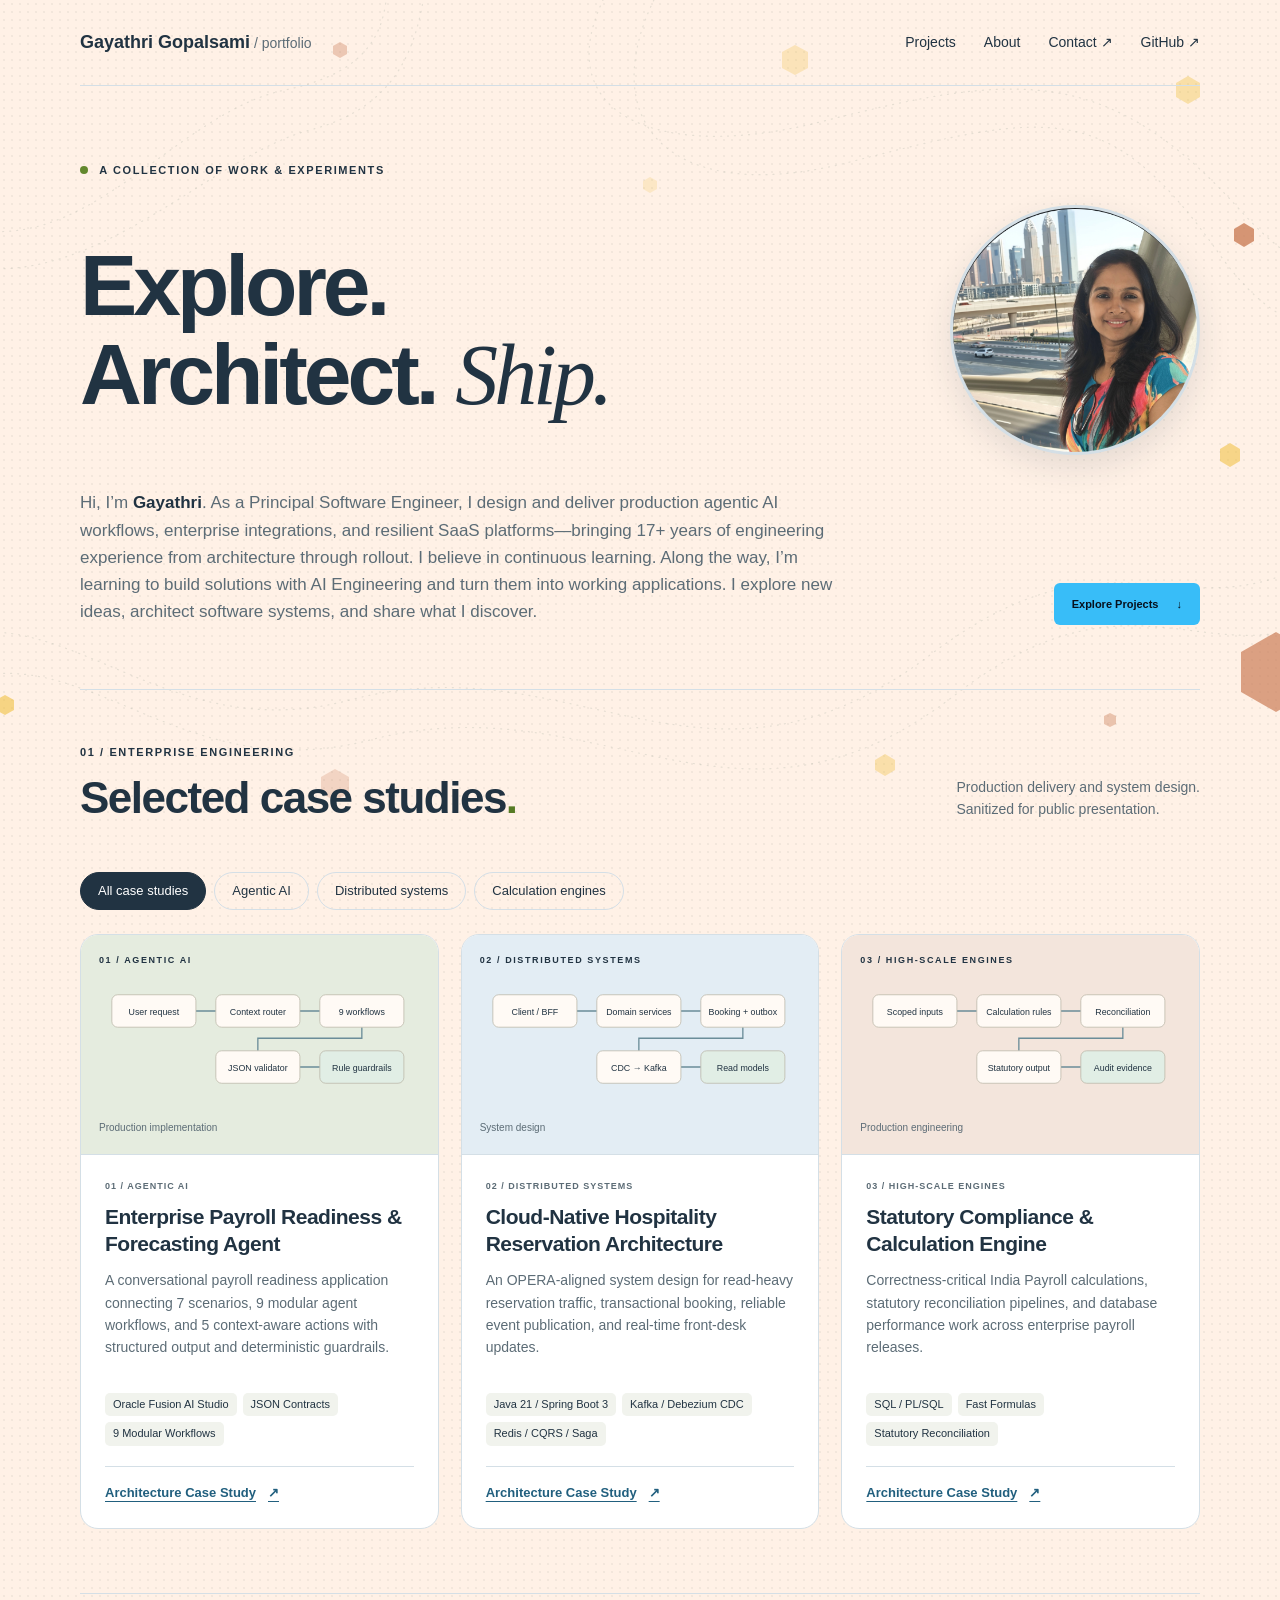
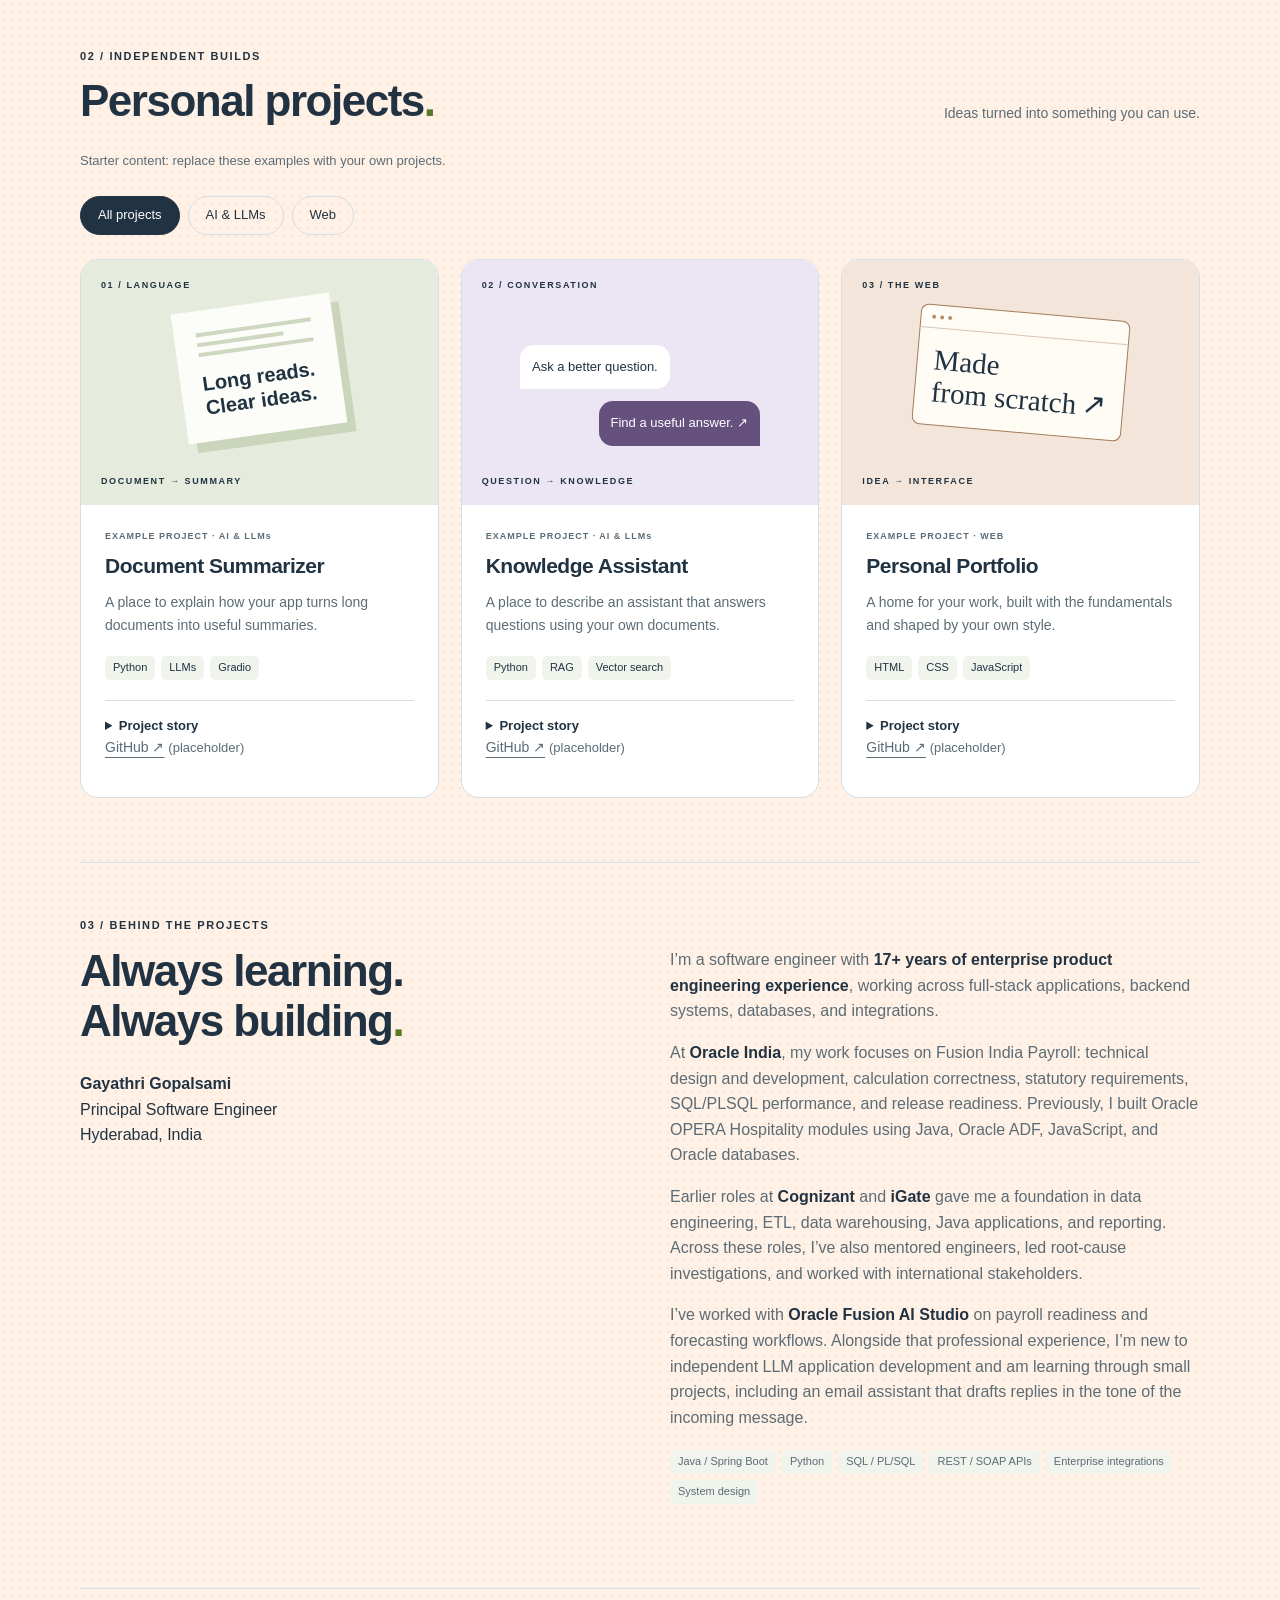
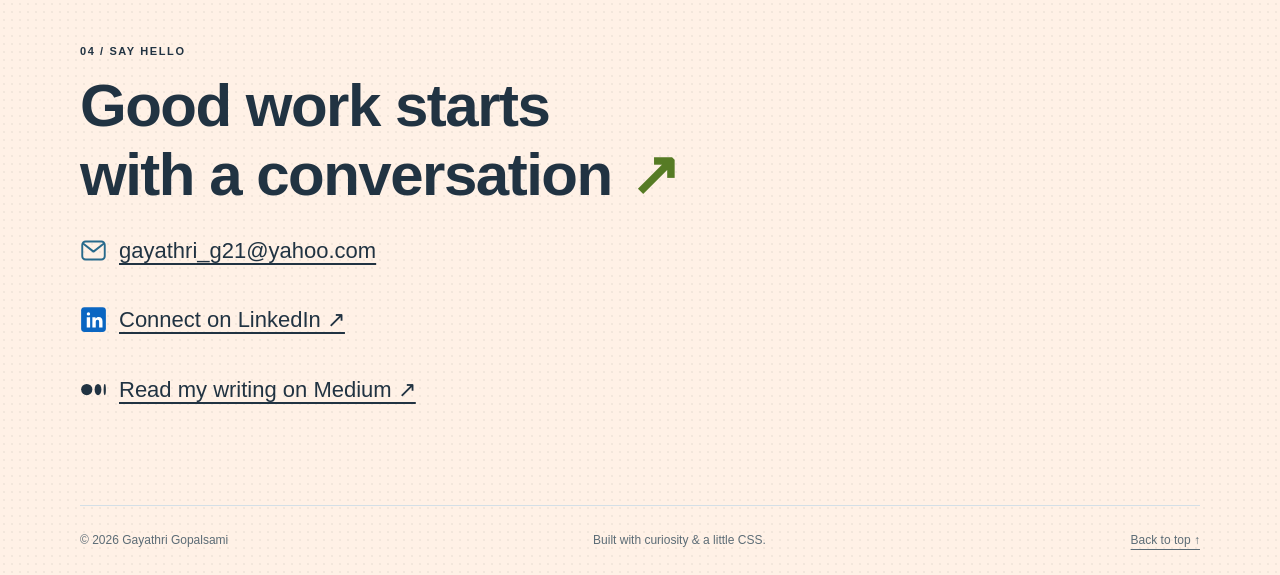
==== commit e2ef0b04: "Fix card labels and introduction layout" ====
--- a/index.html
+++ b/index.html
@@ -5,7 +5,7 @@
     <meta name="viewport" content="width=device-width, initial-scale=1">
     <meta name="description" content="A personal portfolio of projects, experiments, and things I am learning.">
     <title>Gayathri Gopalsami — Project Portfolio</title>
-    <link rel="stylesheet" href="styles.css">
+    <link rel="stylesheet" href="styles.css?v=b40721405e">
     <script src="script.js" defer></script>
   </head>
   <body>
--- a/styles.css
+++ b/styles.css
@@ -152,4 +152,23 @@
 .contact-link { display: inline-flex; align-items: center; gap: 12px; max-width: 100%; }
 .contact-icon { display: block; flex: 0 0 27px; width: 27px; height: 27px; }
 .email-icon { color: #286a8c; }
-.contact-link > span { min-width: 0; overflow-wrap: anywhere; }+.contact-link > span { min-width: 0; overflow-wrap: anywhere; }
+/* Recruiter-facing case studies; preserve the existing portrait and warm background. */
+.site-header:has(.header-resume){flex-wrap:wrap}.site-header:has(.header-resume) nav{flex-wrap:wrap;gap:14px 22px;margin-left:auto}.resume-link{display:inline-flex;align-items:center;justify-content:center;gap:12px;padding:11px 15px;border:1px solid #213342;background:#213342;color:#fffaf5;border-radius:6px;font-size:12px;font-weight:600;text-decoration:none;line-height:1.5}.resume-link:hover{background:#36566d}.header-resume{white-space:nowrap}.case-art{height:190px;position:relative;padding:20px 16px;background:#e5ecdf;border-bottom:1px solid var(--line)}.case-art.systems{background:#e3edf4}.case-art.engine{background:#f3e5dc}.case-art .art-label{top:16px;left:18px}.case-status{position:absolute;bottom:13px;left:18px;font-size:10px;color:var(--muted)}.architecture-diagram{overflow:auto;margin-block:22px;background:#fffaf5;border:1px solid #dccfc2;border-radius:10px}.architecture-diagram svg{display:block;width:100%;min-width:720px;height:auto}.mini-architecture{border:0;background:transparent;margin:25px 0 0;overflow:hidden}.mini-architecture svg{min-width:0;width:100%;height:110px}.mini-architecture svg text{font-size:18px}.mini-architecture svg text:last-child{display:none}#case-studies .project-card{display:flex;flex-direction:column}#case-studies .card-body{display:flex;flex-direction:column;flex:1}#case-studies .card-body>p:not(.project-type){flex:1}#case-studies .card-body h3{font-size:21px}.case-study-link{display:inline-flex;align-items:center;gap:12px;color:#215f7e;font-size:13px;font-weight:600;text-underline-offset:4px}#case-studies .card-body>.case-study-link{border-top:1px solid var(--line);padding-top:16px}.case-page{max-width:1060px;padding-block:38px 65px}.back-link{display:inline-block;font-size:13px;color:var(--muted);margin-bottom:28px}.case-page h1{font-size:clamp(34px,4.5vw,57px);letter-spacing:-1.7px;line-height:1.15;margin:20px 0 25px}.case-lead{font-size:19px;color:var(--muted);max-width:890px}.case-toc{display:flex;flex-wrap:wrap;gap:12px 24px;border-block:1px solid var(--line);padding-block:17px;font-size:12px}.case-section{padding-top:40px;margin-bottom:30px}.case-section h2{font-size:29px;letter-spacing:-.8px}.case-section>p{color:var(--muted);max-width:930px}.table-scroll{overflow:auto;border:1px solid var(--line);border-radius:9px;background:#fffaf5}table{width:100%;border-collapse:collapse;text-align:left;font-size:13px}caption{text-align:left;padding:13px 18px;background:#f1e5d9;font-size:12px;color:var(--muted)}th,td{padding:16px 18px;min-width:160px;vertical-align:top;border-top:1px solid var(--line)}thead{background:#f7eee6}tbody th{font-weight:600;width:25%}td{color:var(--muted)}.contract-code{overflow:auto;border:1px solid var(--line);border-radius:8px;background:#fffaf5;padding:24px;font:12px/1.8 Consolas,monospace}.evidence-note{border-left:3px solid #678a9b;background:#fff8ef;padding:18px 22px;color:var(--muted);font-size:13px}.case-actions{display:flex;gap:18px;flex-wrap:wrap}.contact-resume{font-size:14px;padding:14px 20px}
+@media(max-width:900px){.header-resume{margin-left:auto}.site-header:has(.header-resume){gap:18px}.case-art{height:185px}.mini-architecture svg{height:100px}}
+@media(max-width:600px){.site-header:has(.header-resume) nav{margin-left:0}.header-resume{margin-left:0}.case-page h1{font-size:36px}.case-lead{font-size:16px}.case-section h2{font-size:26px}.case-toc{font-size:11px;gap:10px 17px}.case-actions{flex-direction:column;align-items:flex-start}}
+
+.mini-architecture svg{height:118px}.mini-architecture svg text{font-size:12px}.mini-architecture svg text:last-child{display:block}
+
+/* Keep case labels in their card flow and give the introduction room to read. */
+.case-art { height: auto; min-height: 220px; display: flex; flex-direction: column; padding: 18px; }
+.case-art .art-label { position: static; display: block; margin: 0; }
+.case-art .mini-architecture { margin: 12px 0 0; }
+.case-art .case-status { position: static; display: block; margin-top: auto; padding-top: 8px; }
+.hero-bottom { align-items: flex-start; flex-wrap: wrap; }
+.hero-bottom > p { flex: 1 1 580px; max-width: 780px; }
+.hero-bottom > .hero-actions { flex: 0 0 auto; align-self: flex-end; }
+@media (max-width: 600px) {
+  .hero-bottom > p { flex: auto; width: 100%; max-width: none; }
+  .hero-bottom > .hero-actions { align-self: flex-start; }
+}
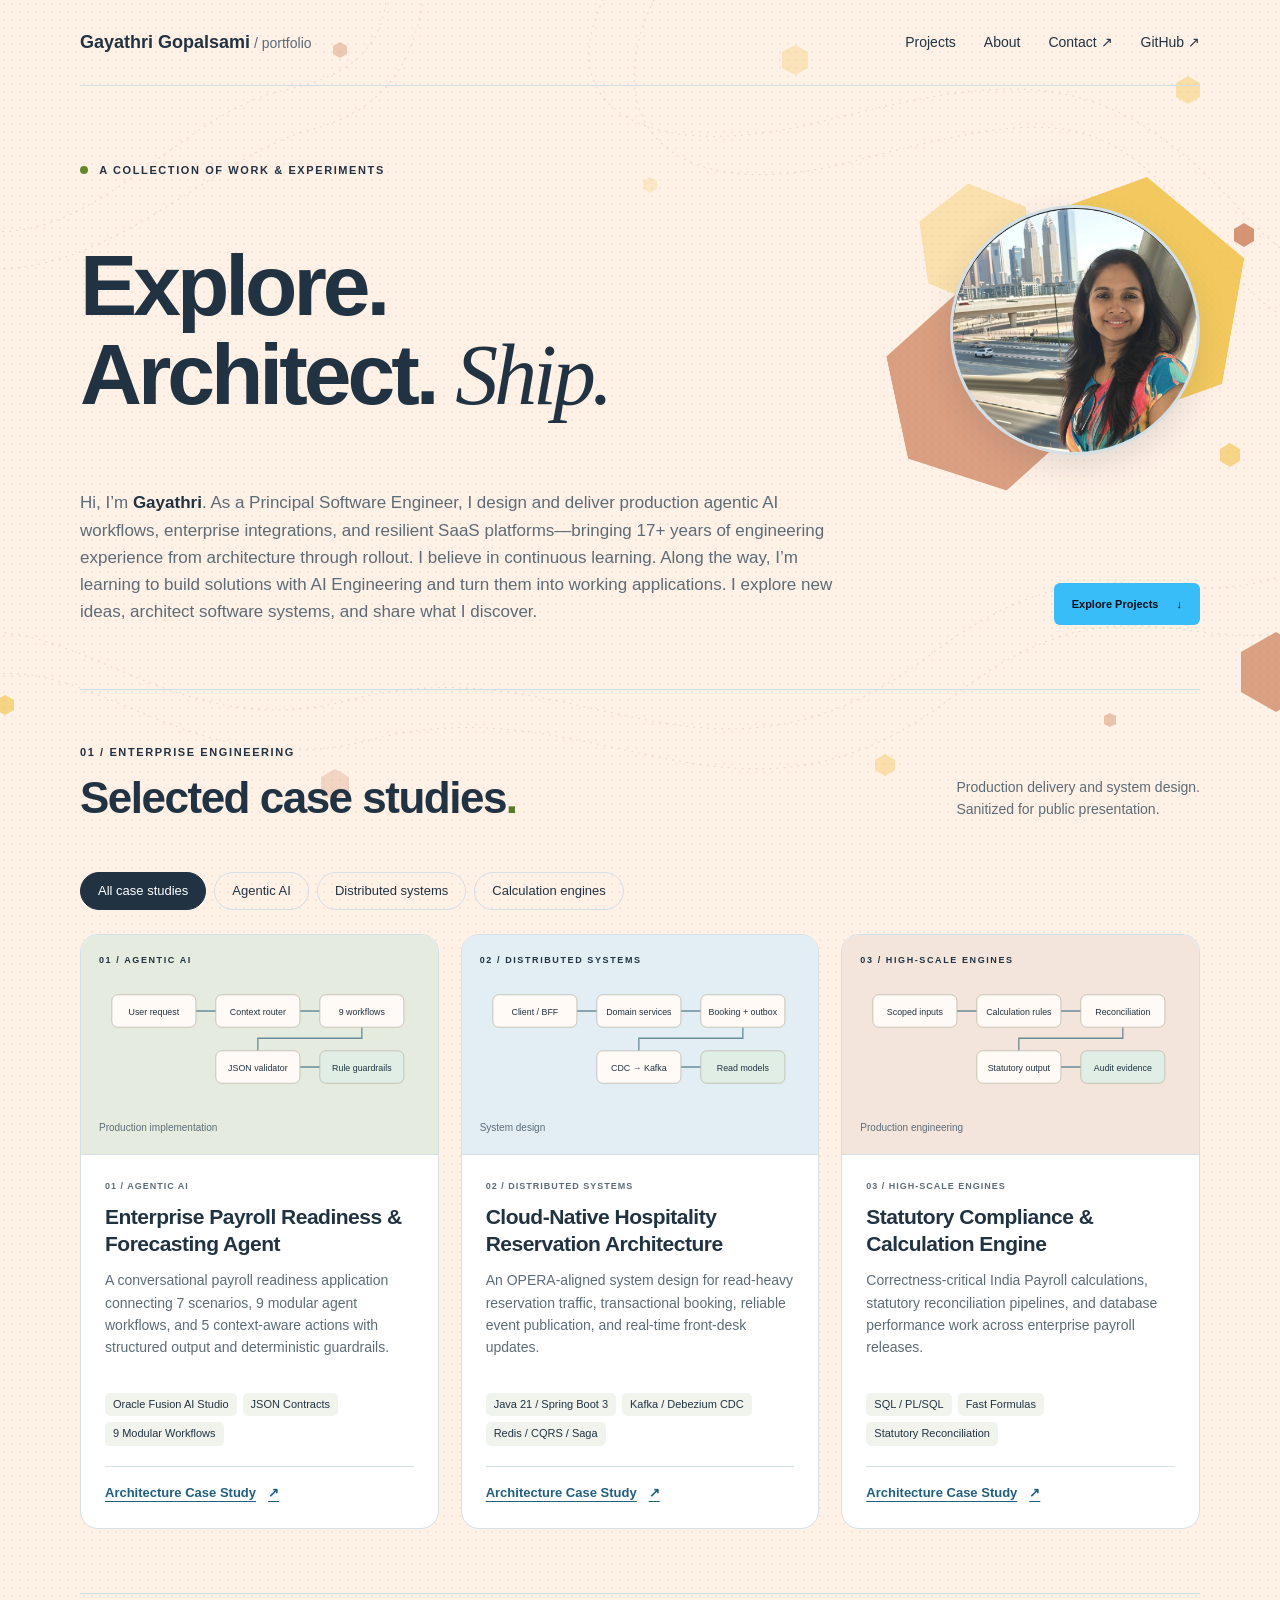
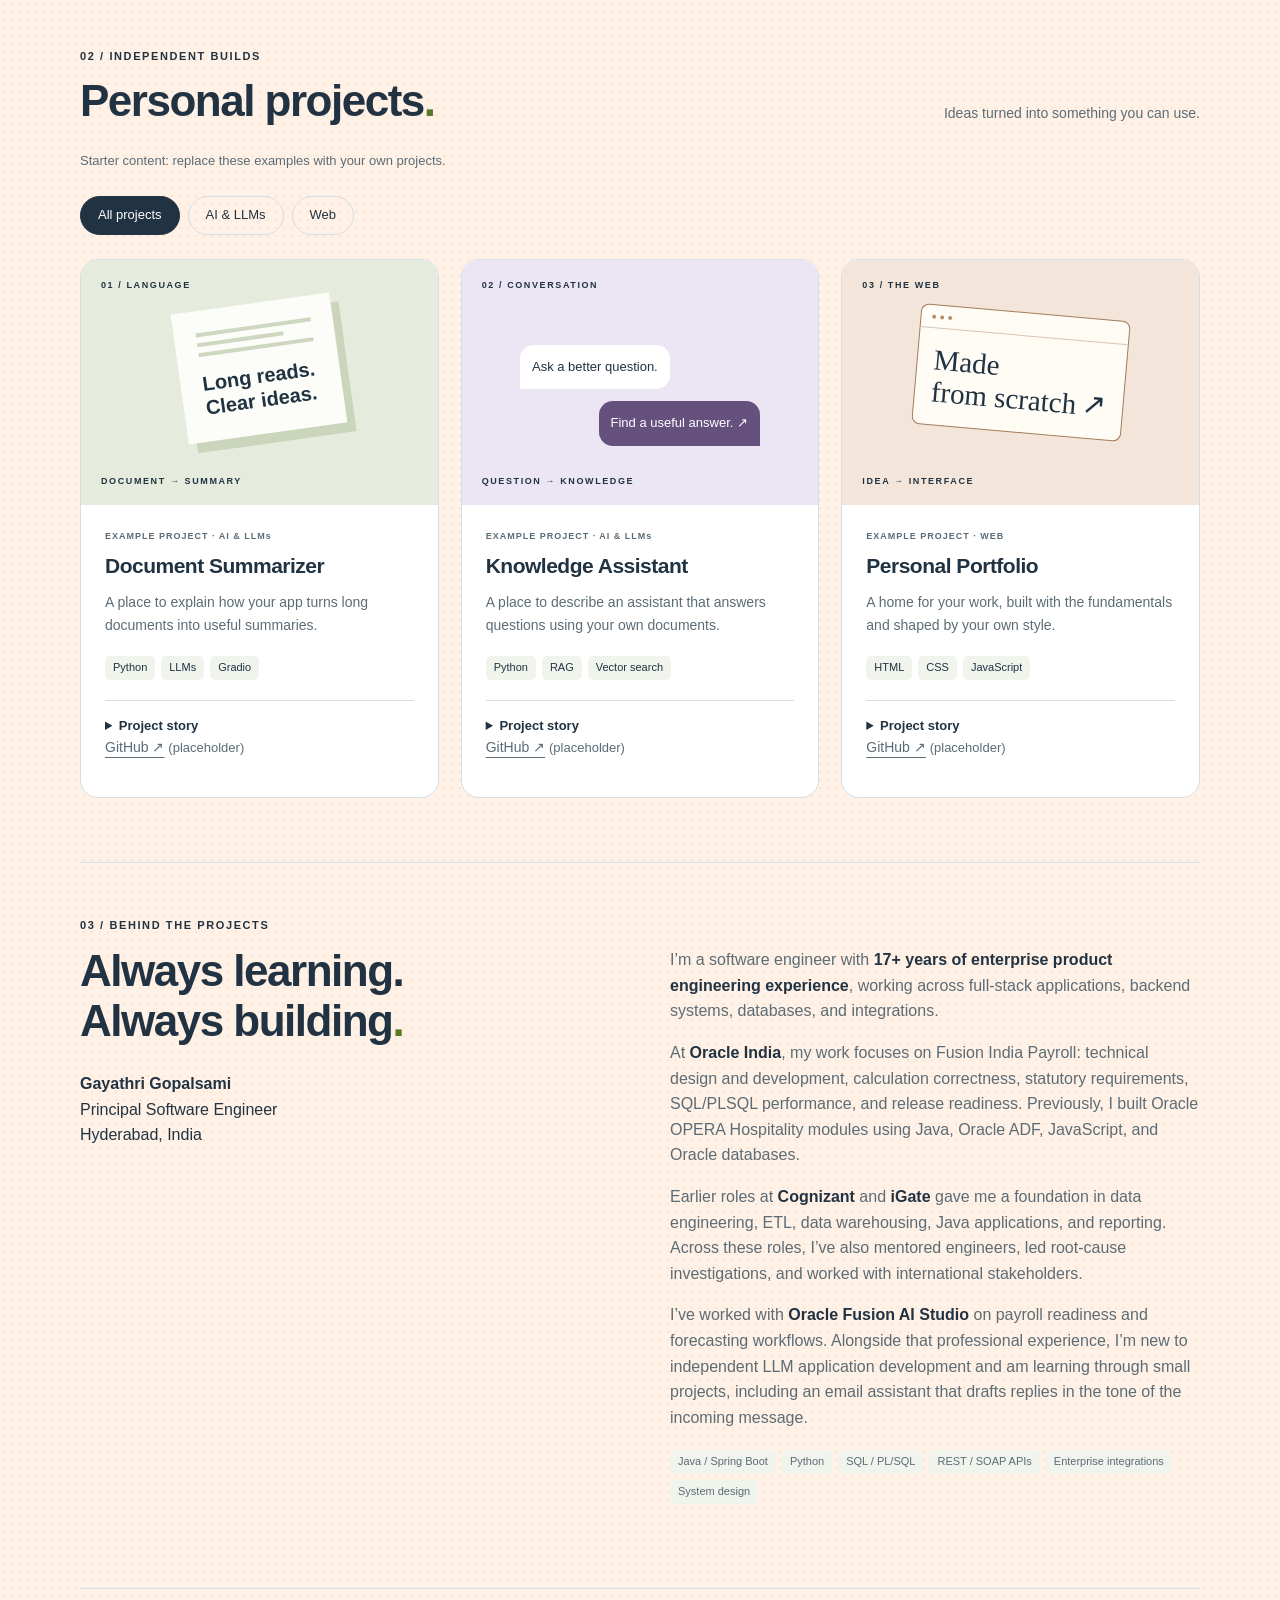
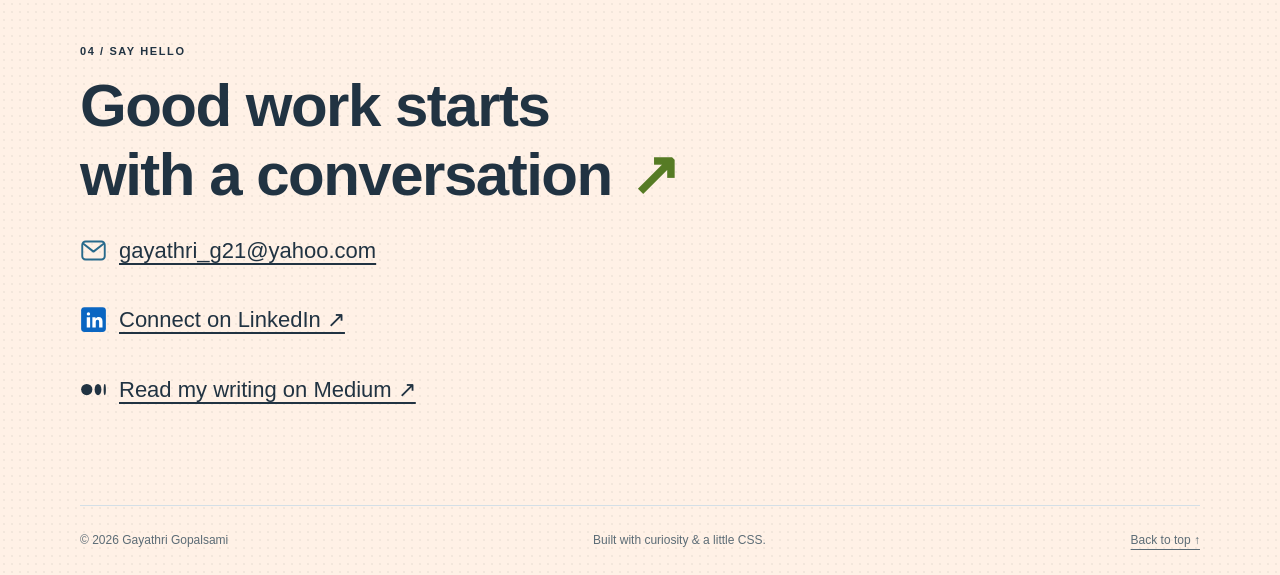
==== commit b447d02f: "Add hexagons behind profile photo" ====
--- a/index.html
+++ b/index.html
@@ -5,7 +5,7 @@
     <meta name="viewport" content="width=device-width, initial-scale=1">
     <meta name="description" content="A personal portfolio of projects, experiments, and things I am learning.">
     <title>Gayathri Gopalsami — Project Portfolio</title>
-    <link rel="stylesheet" href="styles.css?v=b40721405e">
+    <link rel="stylesheet" href="styles.css?v=24ca8c943e">
     <script src="script.js" defer></script>
   </head>
   <body>
@@ -27,9 +27,14 @@
         <div class="hero-heading">
           <h1 id="intro-title">Explore.<br>Architect. <em>Ship.</em></h1>
           <!-- Profile portrait. -->
-          <figure class="profile-photo">
+          <div class="portrait-scene">
+            <span class="portrait-hex portrait-hex-gold" aria-hidden="true"></span>
+            <span class="portrait-hex portrait-hex-clay" aria-hidden="true"></span>
+            <span class="portrait-hex portrait-hex-soft" aria-hidden="true"></span>
+            <figure class="profile-photo">
             <img src="gayathri.png" alt="Gayathri Gopalsami" width="514" height="460" decoding="async">
           </figure>
+          </div>
         </div>
         <div class="hero-bottom">
           <p>Hi, I’m <strong>Gayathri</strong>. As a Principal Software Engineer, I design and deliver production agentic AI workflows, enterprise integrations, and resilient SaaS platforms—bringing 17+ years of engineering experience from architecture through rollout. I believe in continuous learning. Along the way, I’m learning to build solutions with AI Engineering and turn them into working applications. I explore new ideas, architect software systems, and share what I discover.</p>
--- a/styles.css
+++ b/styles.css
@@ -171,4 +171,12 @@
 @media (max-width: 600px) {
   .hero-bottom > p { flex: auto; width: 100%; max-width: none; }
   .hero-bottom > .hero-actions { align-self: flex-start; }
-}+}
+/* Large hexagons sit behind the portrait, outside its circular crop. */
+.portrait-scene { position: relative; isolation: isolate; width: 100%; max-width: 250px; aspect-ratio: 1; justify-self: center; }
+.portrait-scene .profile-photo { position: relative; z-index: 1; width: 100%; }
+.portrait-hex { position: absolute; z-index: 0; pointer-events: none; aspect-ratio: .866; clip-path: polygon(50% 0, 100% 25%, 100% 75%, 50% 100%, 0 75%, 0 25%); }
+.portrait-hex-gold { width: 88%; top: -12%; right: -14%; background: #efbc32; opacity: .75; transform: rotate(10deg); }
+.portrait-hex-clay { width: 72%; bottom: -15%; left: -22%; background: #c97952; opacity: .68; transform: rotate(-12deg); }
+.portrait-hex-soft { width: 43%; top: -9%; left: -11%; background: #efbc32; opacity: .32; transform: rotate(-8deg); }
+@media (max-width: 600px) { .portrait-scene { width: 210px; margin-block: 20px 30px; } }
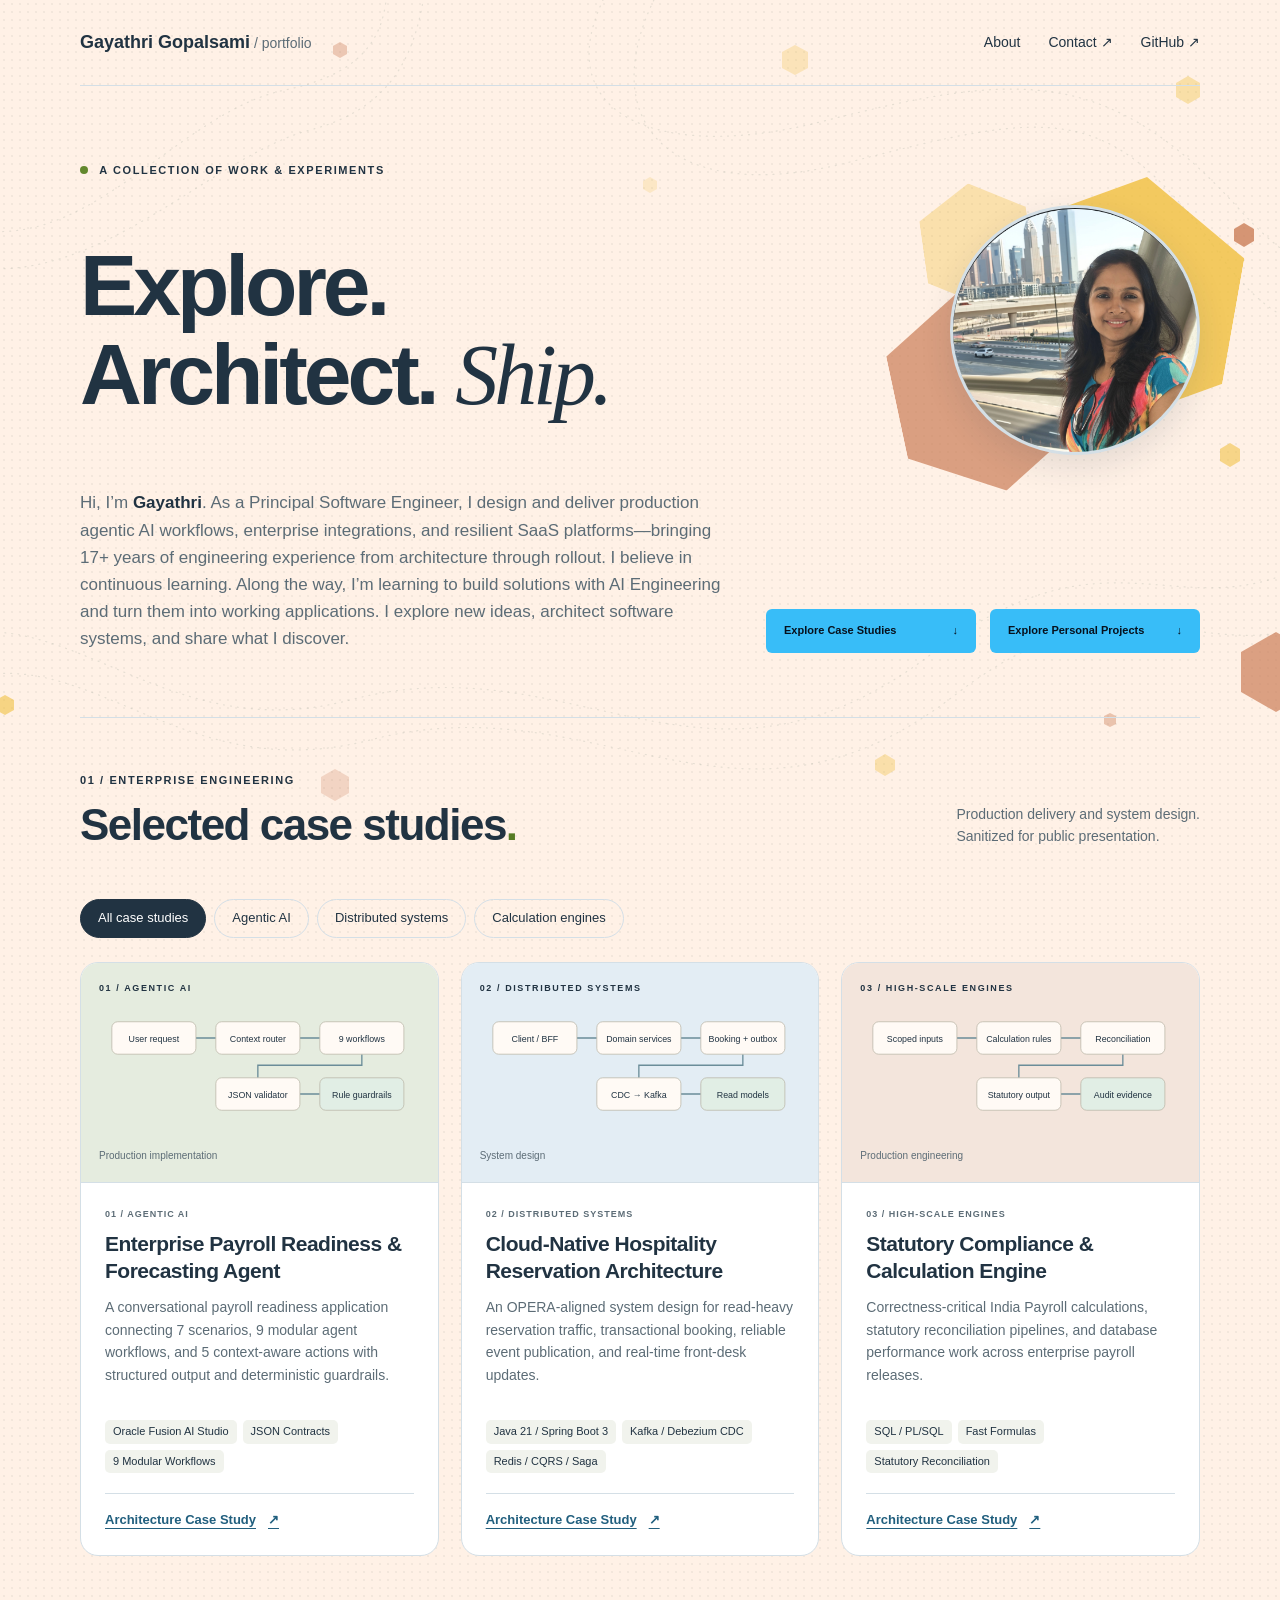
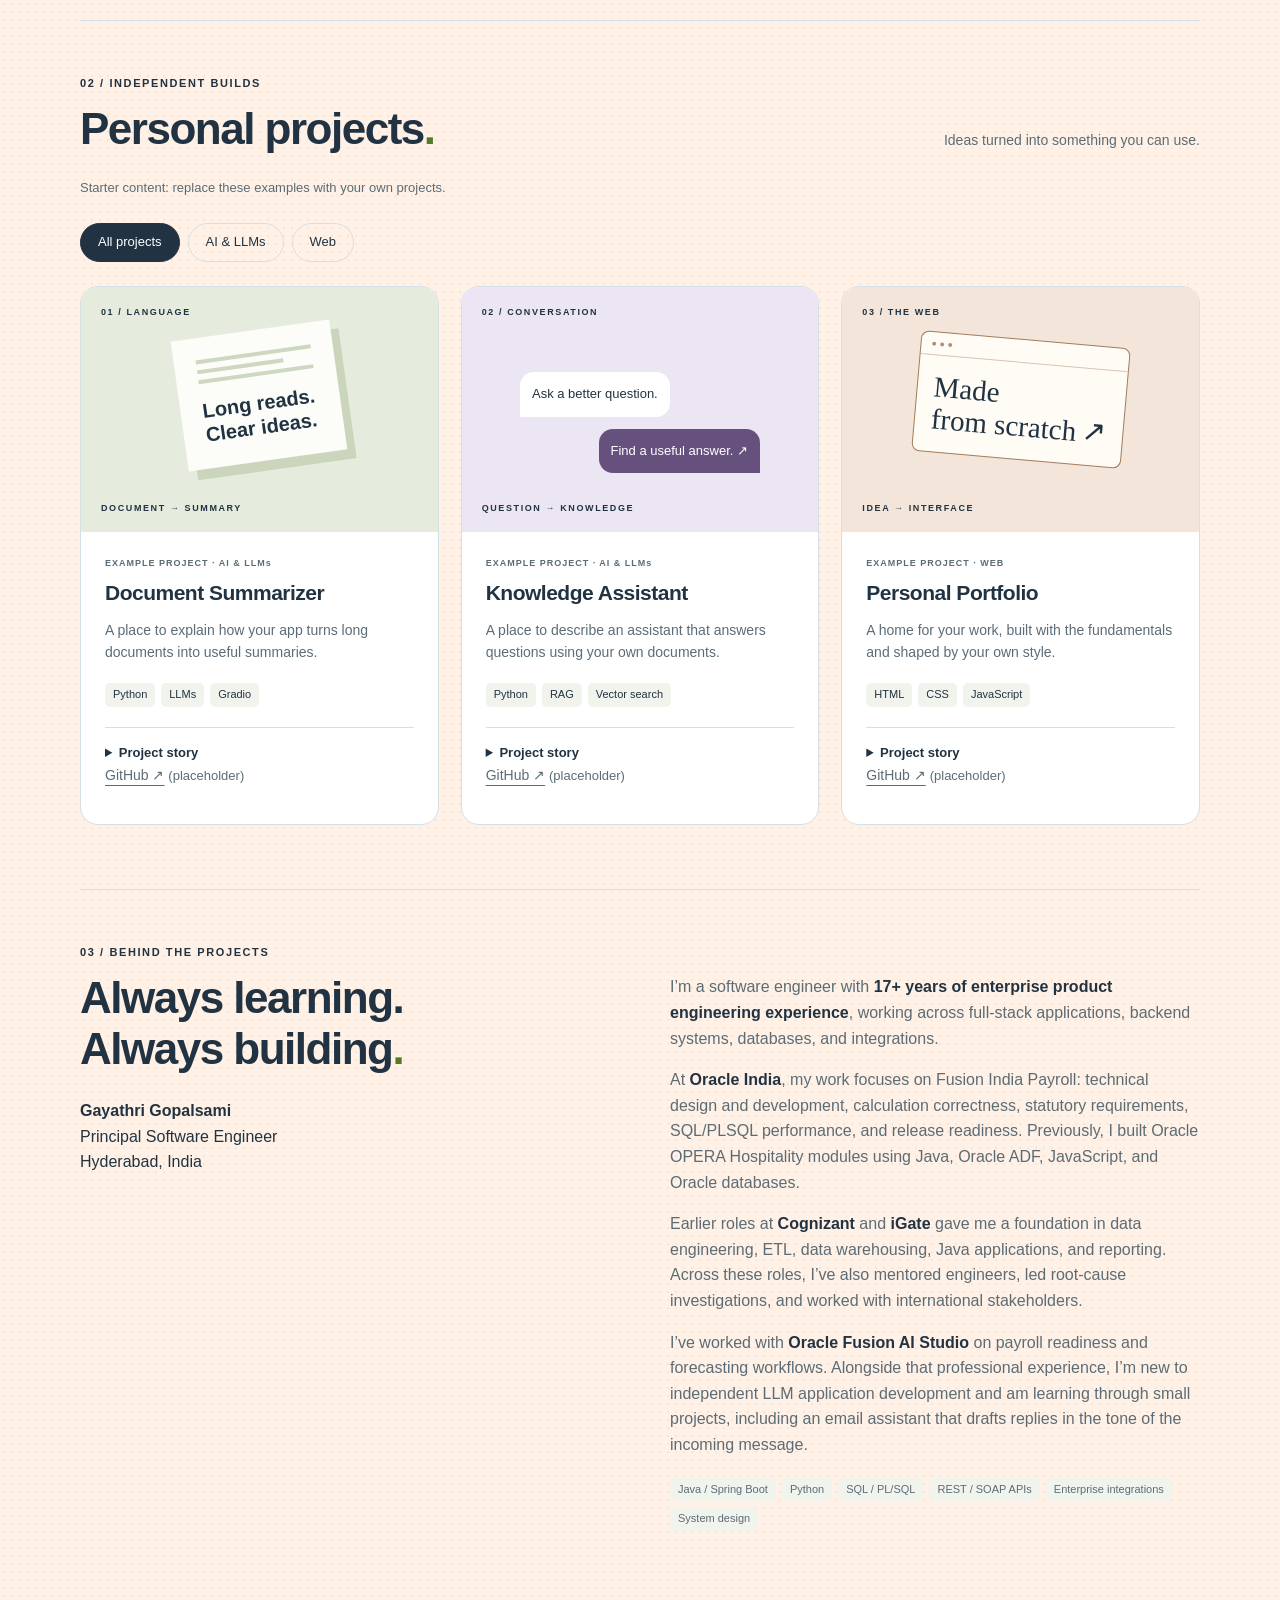
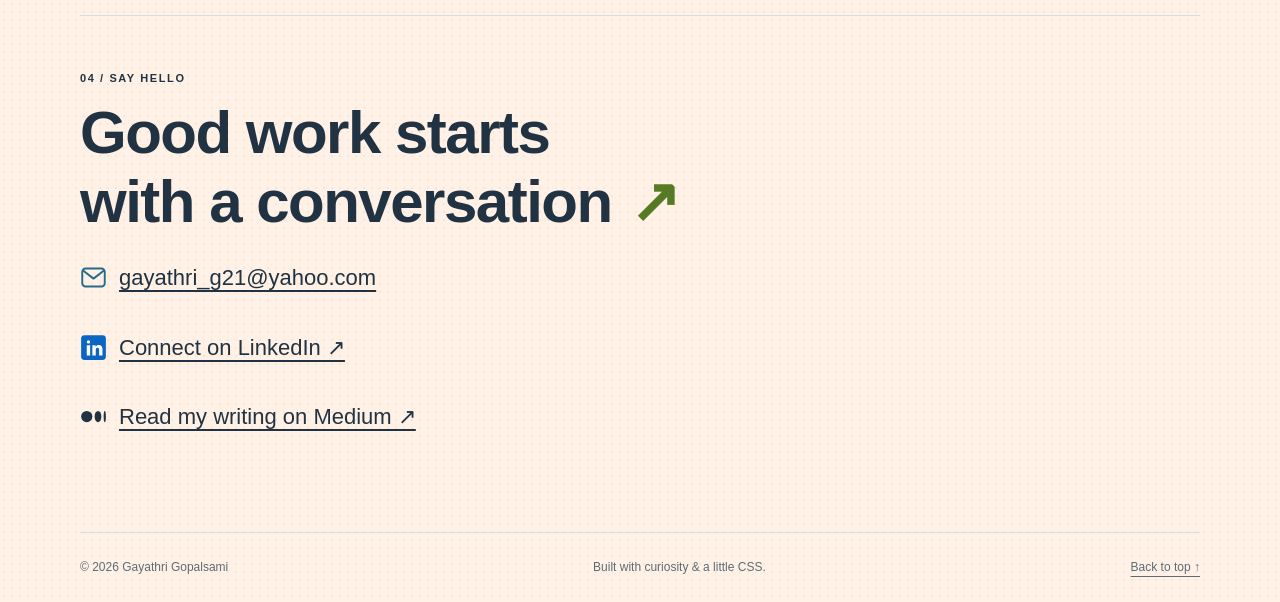
==== commit 4af92a02: "Simplify navigation and match hero buttons" ====
--- a/index.html
+++ b/index.html
@@ -5,7 +5,7 @@
     <meta name="viewport" content="width=device-width, initial-scale=1">
     <meta name="description" content="A personal portfolio of projects, experiments, and things I am learning.">
     <title>Gayathri Gopalsami — Project Portfolio</title>
-    <link rel="stylesheet" href="styles.css?v=24ca8c943e">
+    <link rel="stylesheet" href="styles.css?v=d263d49afd">
     <script src="script.js" defer></script>
   </head>
   <body>
@@ -13,7 +13,6 @@
     <header class="site-header wrap">
       <a class="wordmark" href="#home" aria-label="Portfolio home">Gayathri Gopalsami<span> / portfolio</span></a>
       <nav aria-label="Main navigation">
-        <a href="#projects">Projects</a>
         <a href="#about">About</a>
         <a href="#contact">Contact ↗</a>
         <a href="https://github.com/gayathrig21" target="_blank" rel="noopener noreferrer" aria-label="Gayathri Gopalsami on GitHub (opens in a new tab)">GitHub ↗</a>
@@ -39,7 +38,8 @@
         <div class="hero-bottom">
           <p>Hi, I’m <strong>Gayathri</strong>. As a Principal Software Engineer, I design and deliver production agentic AI workflows, enterprise integrations, and resilient SaaS platforms—bringing 17+ years of engineering experience from architecture through rollout. I believe in continuous learning. Along the way, I’m learning to build solutions with AI Engineering and turn them into working applications. I explore new ideas, architect software systems, and share what I discover.</p>
           <div class="hero-actions" role="group" aria-label="Explore my work">
-            <a class="hero-action hero-action-primary" href="#projects">Explore Projects <span aria-hidden="true">↓</span></a>
+            <a class="hero-action hero-action-primary" href="#case-studies">Explore Case Studies <span aria-hidden="true">↓</span></a>
+            <a class="hero-action hero-action-primary" href="#projects">Explore Personal Projects <span aria-hidden="true">↓</span></a>
           </div>
         </div>
       </section>
--- a/styles.css
+++ b/styles.css
@@ -179,4 +179,7 @@
 .portrait-hex-gold { width: 88%; top: -12%; right: -14%; background: #efbc32; opacity: .75; transform: rotate(10deg); }
 .portrait-hex-clay { width: 72%; bottom: -15%; left: -22%; background: #c97952; opacity: .68; transform: rotate(-12deg); }
 .portrait-hex-soft { width: 43%; top: -9%; left: -11%; background: #efbc32; opacity: .32; transform: rotate(-8deg); }
-@media (max-width: 600px) { .portrait-scene { width: 210px; margin-block: 20px 30px; } }+@media (max-width: 600px) { .portrait-scene { width: 210px; margin-block: 20px 30px; } }
+/* Matching hero buttons for enterprise and independent work. */
+
+.hero-actions > .hero-action { width: 210px; min-height: 44px; justify-content: space-between; }
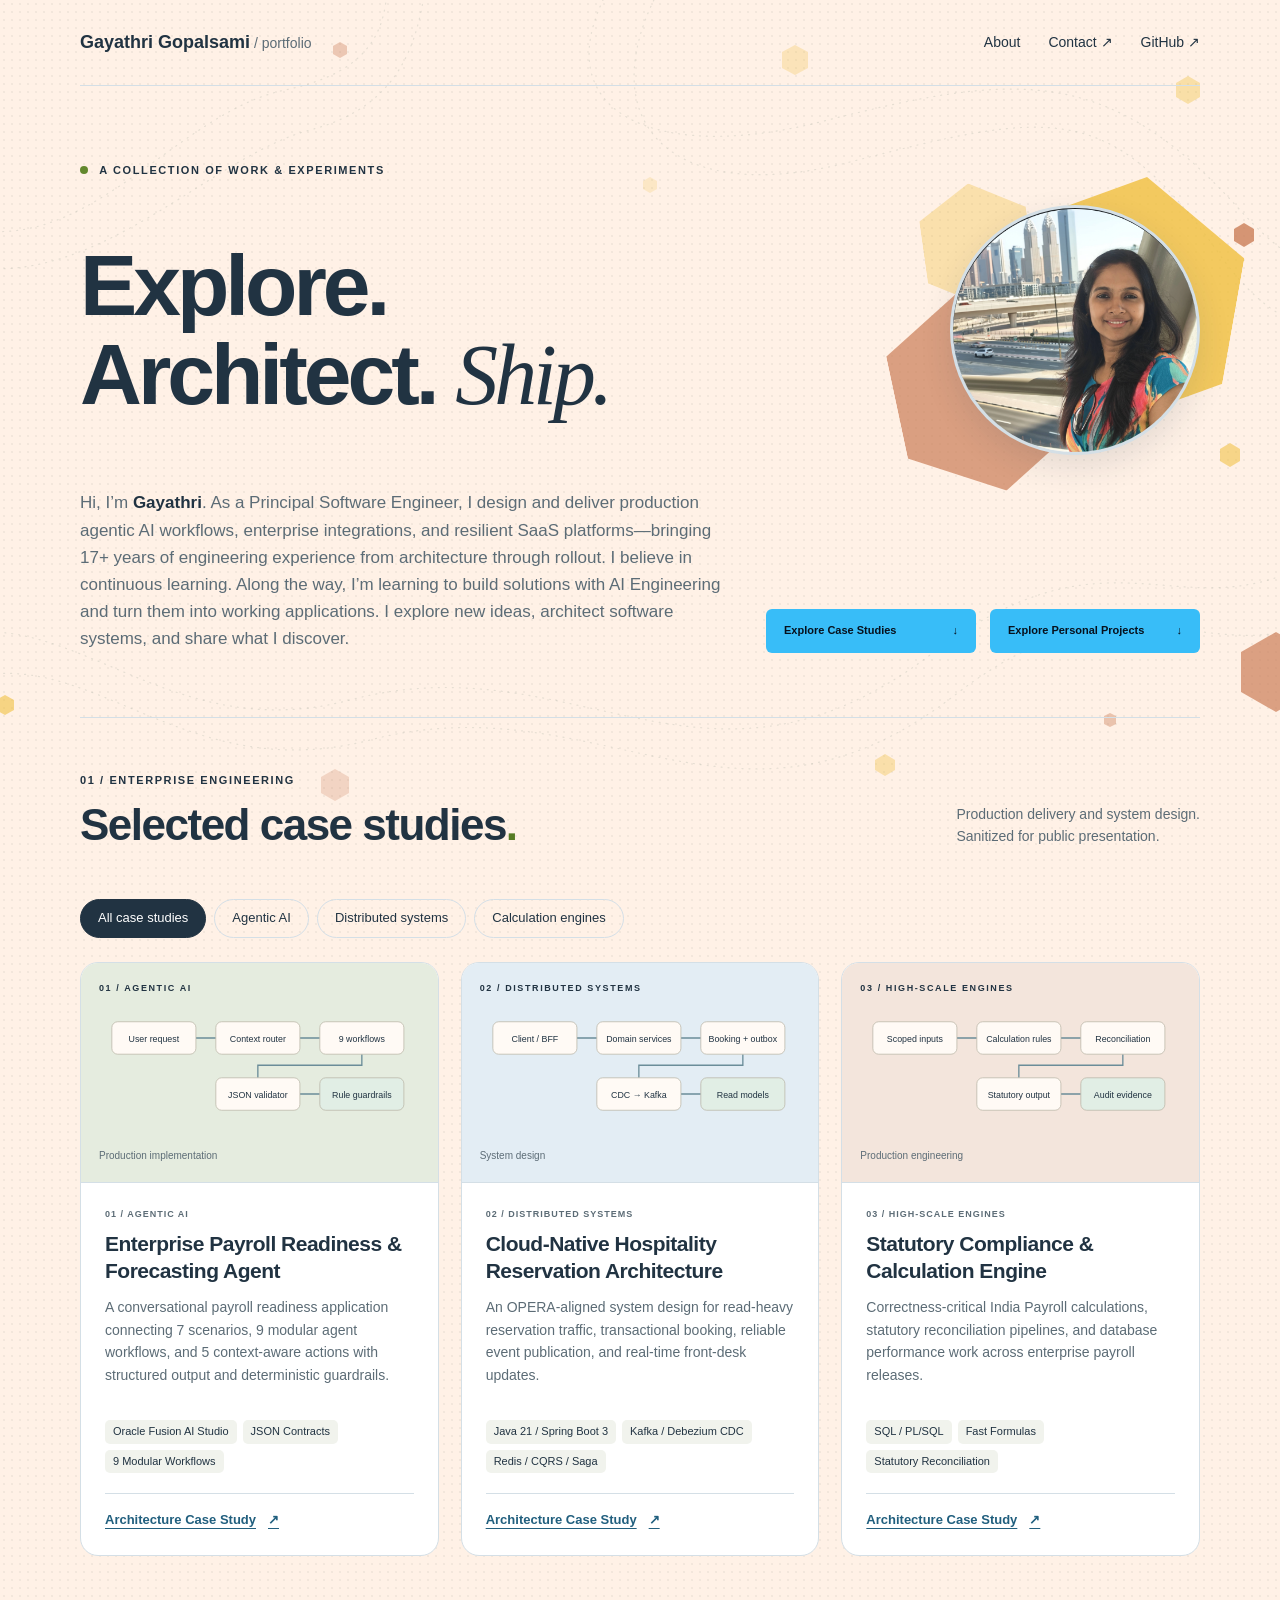
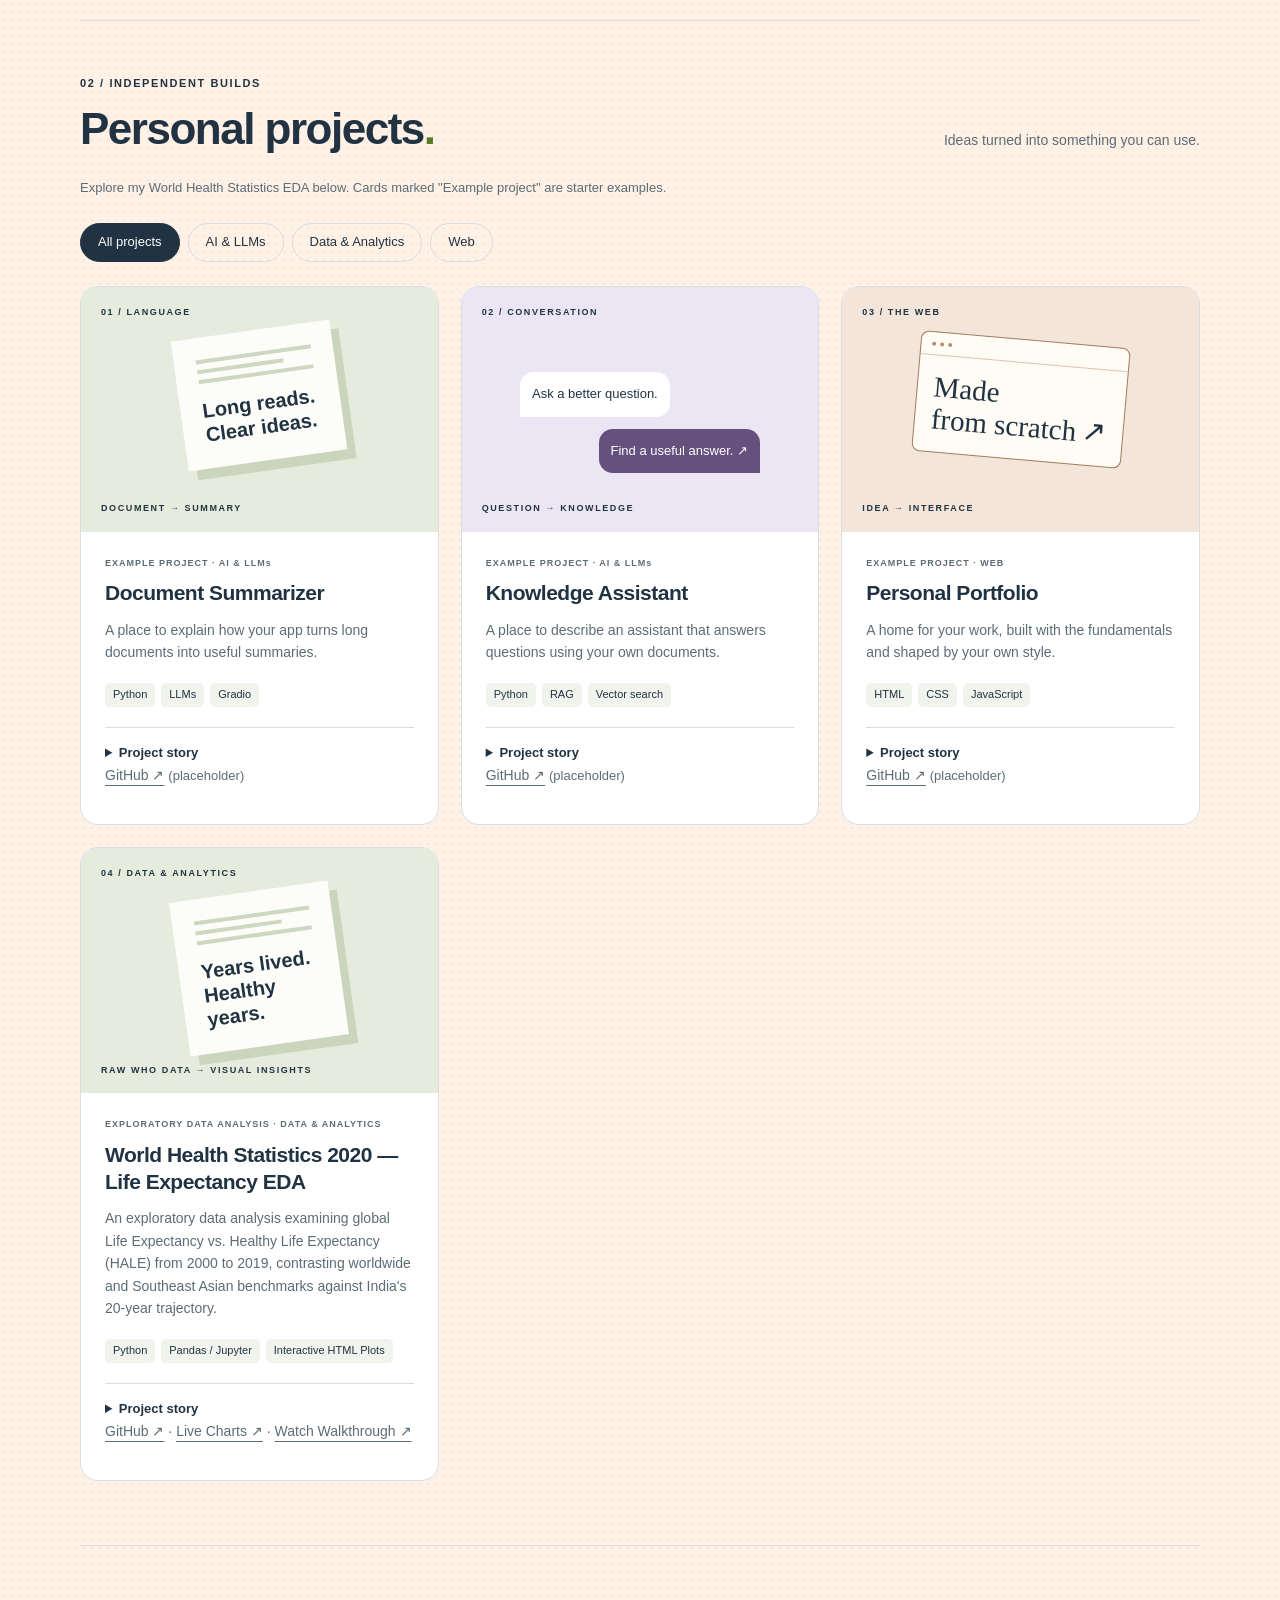
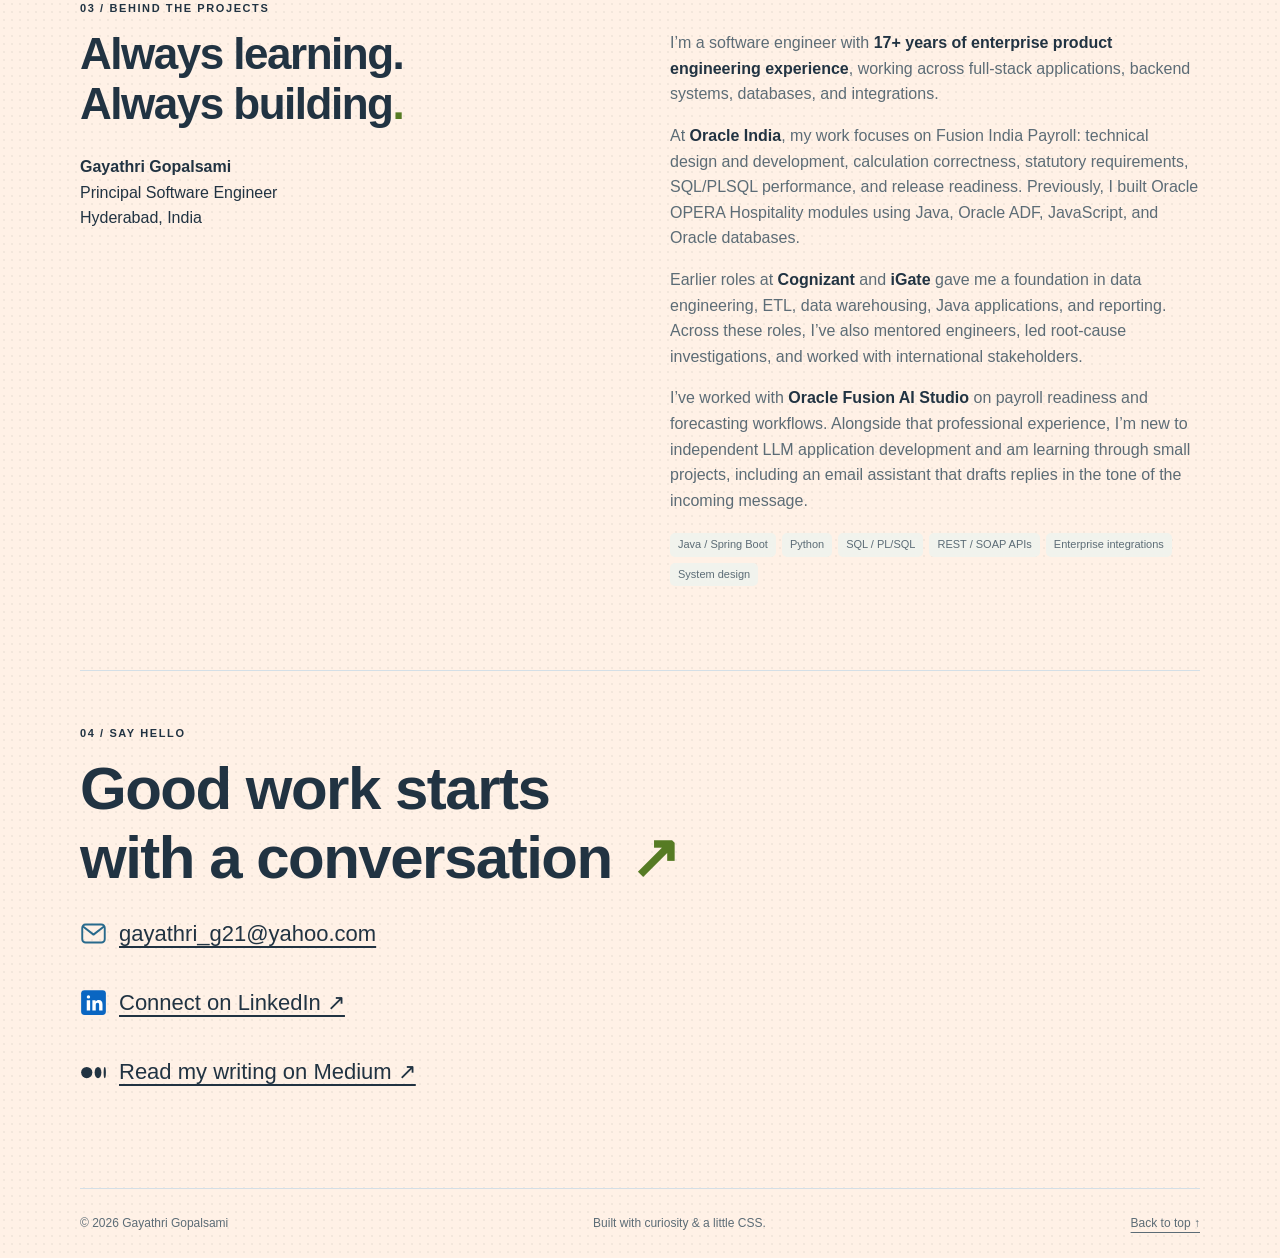
==== commit 807c2f3b: "Add health statistics EDA project with charts and walkthrough" ====
--- a/index.html
+++ b/index.html
@@ -53,11 +53,12 @@
           <div><p class="eyebrow">02 / Independent builds</p><h2 id="projects-title">Personal projects<span>.</span></h2></div>
           <p>Ideas turned into something you can use.</p>
         </div>
-        <!-- These are sample ideas, not claims of completed work. -->
-        <p class="sample-note">Starter content: replace these examples with your own projects.</p>
+        <!-- Cards marked EXAMPLE PROJECT are starter ideas, not completed work. -->
+        <p class="sample-note">Explore my World Health Statistics EDA below. Cards marked "Example project" are starter examples.</p>
         <div class="filters" role="group" aria-label="Filter projects" hidden>
           <button type="button" class="filter active" data-filter="all" aria-pressed="true">All projects</button>
           <button type="button" class="filter" data-filter="ai" aria-pressed="false">AI & LLMs</button>
+          <button type="button" class="filter" data-filter="analytics" aria-pressed="false">Data &amp; Analytics</button>
           <button type="button" class="filter" data-filter="web" aria-pressed="false">Web</button>
         </div>
         <p id="filter-status" class="sr-only" role="status" aria-live="polite"></p>
@@ -73,6 +74,24 @@
           <article class="project-card" data-category="web">
             <div class="project-art art-web" aria-hidden="true"><span class="art-label">03 / THE WEB</span><div class="mini-browser"><div>● ● ●</div><b>Made<br>from scratch<span>↗</span></b></div><span class="art-footer">IDEA → INTERFACE</span></div>
             <div class="card-body"><p class="project-type">EXAMPLE PROJECT · WEB</p><h3>Personal Portfolio</h3><p>A home for your work, built with the fundamentals and shaped by your own style.</p><ul class="tags" aria-label="Example technologies"><li>HTML</li><li>CSS</li><li>JavaScript</li></ul><details><summary>Project story</summary><p>Describe the design choices you made, how the layout adapts to smaller screens, and what you learned while building this website.</p></details><p class="project-links"><a href="https://github.com/" target="_blank" rel="noopener noreferrer" aria-label="GitHub placeholder for Personal Portfolio (opens in a new tab)">GitHub ↗</a> <span class="sample-note">(placeholder)</span></p></div>
+          </article>
+          <article class="project-card" data-category="analytics">
+            <div class="project-art art-document" aria-hidden="true">
+              <span class="art-label">04 / DATA &amp; ANALYTICS</span>
+              <div class="paper"><i></i><i></i><i></i><b>Years lived.<br>Healthy years.</b></div>
+              <span class="art-footer">RAW WHO DATA &rarr; VISUAL INSIGHTS</span>
+            </div>
+            <div class="card-body">
+              <p class="project-type">EXPLORATORY DATA ANALYSIS &middot; DATA &amp; ANALYTICS</p>
+              <h3>World Health Statistics 2020 &mdash; Life Expectancy EDA</h3>
+              <p>An exploratory data analysis examining global Life Expectancy vs. Healthy Life Expectancy (HALE) from 2000 to 2019, contrasting worldwide and Southeast Asian benchmarks against India's 20-year trajectory.</p>
+              <ul class="tags" aria-label="Technologies used"><li>Python</li><li>Pandas / Jupyter</li><li>Interactive HTML Plots</li></ul>
+              <details>
+                <summary>Project story</summary>
+                <p>Analyzed WHO datasets across 184 countries to compare total lifespan with years lived in full health (HALE). Built interactive pre- and post-preprocessing visualizations to track changes over time, revealing that while India's life expectancy rose to 70 years (ranking 117th globally), its HALE growth lagged behind overall lifespan between 2015 and 2019.</p>
+              </details>
+              <p class="project-links"><a href="https://github.com/gayathrig21/WorldHealthStats2020" target="_blank" rel="noopener noreferrer" aria-label="World Health Statistics 2020 on GitHub (opens in a new tab)">GitHub &nearr;</a> &middot; <a href="https://gayathrig21.github.io/WorldHealthStats2020/charts.html" target="_blank" rel="noopener noreferrer" aria-label="World Health Statistics 2020 live charts (opens in a new tab)">Live Charts &nearr;</a> &middot; <a href="https://youtu.be/SU16UI_wHek" target="_blank" rel="noopener noreferrer" aria-label="Watch the World Health Statistics 2020 walkthrough on YouTube (opens in a new tab)">Watch Walkthrough &nearr;</a></p>
+            </div>
           </article>
         </div>
       </section>
